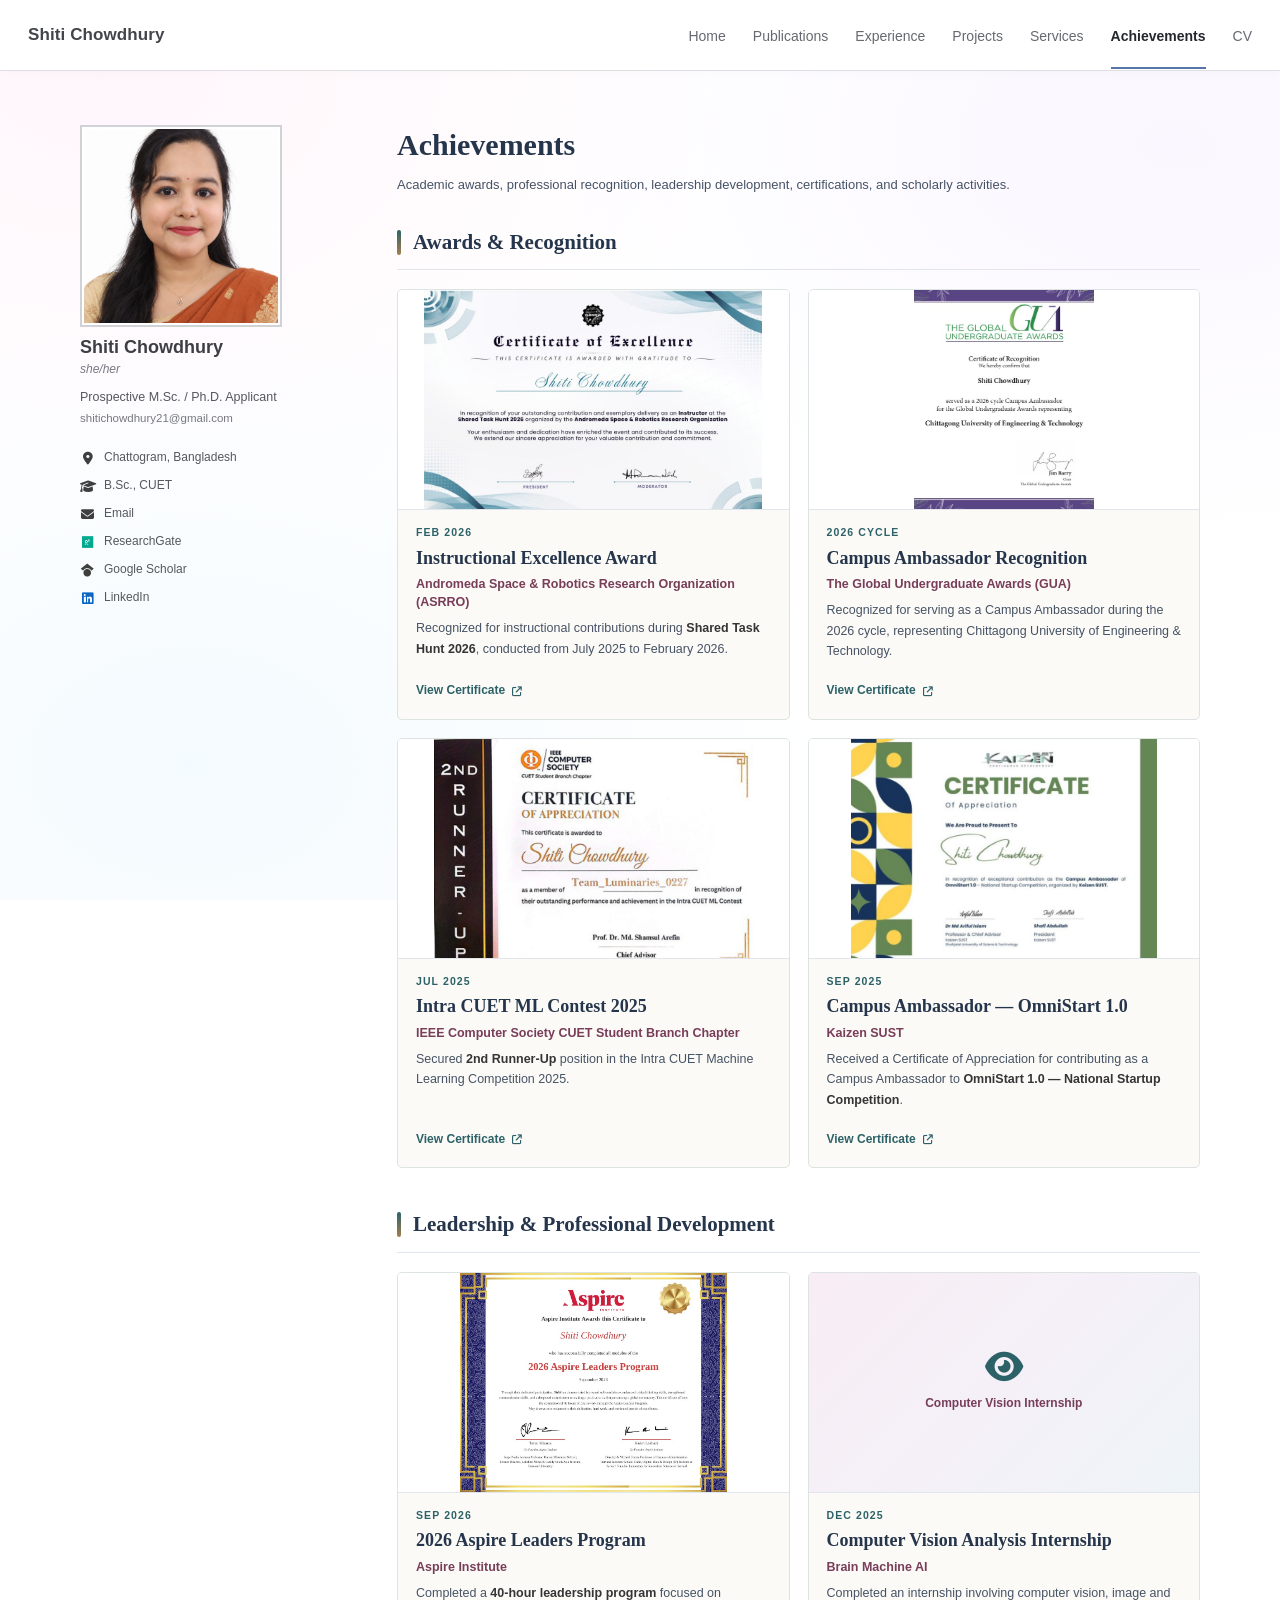
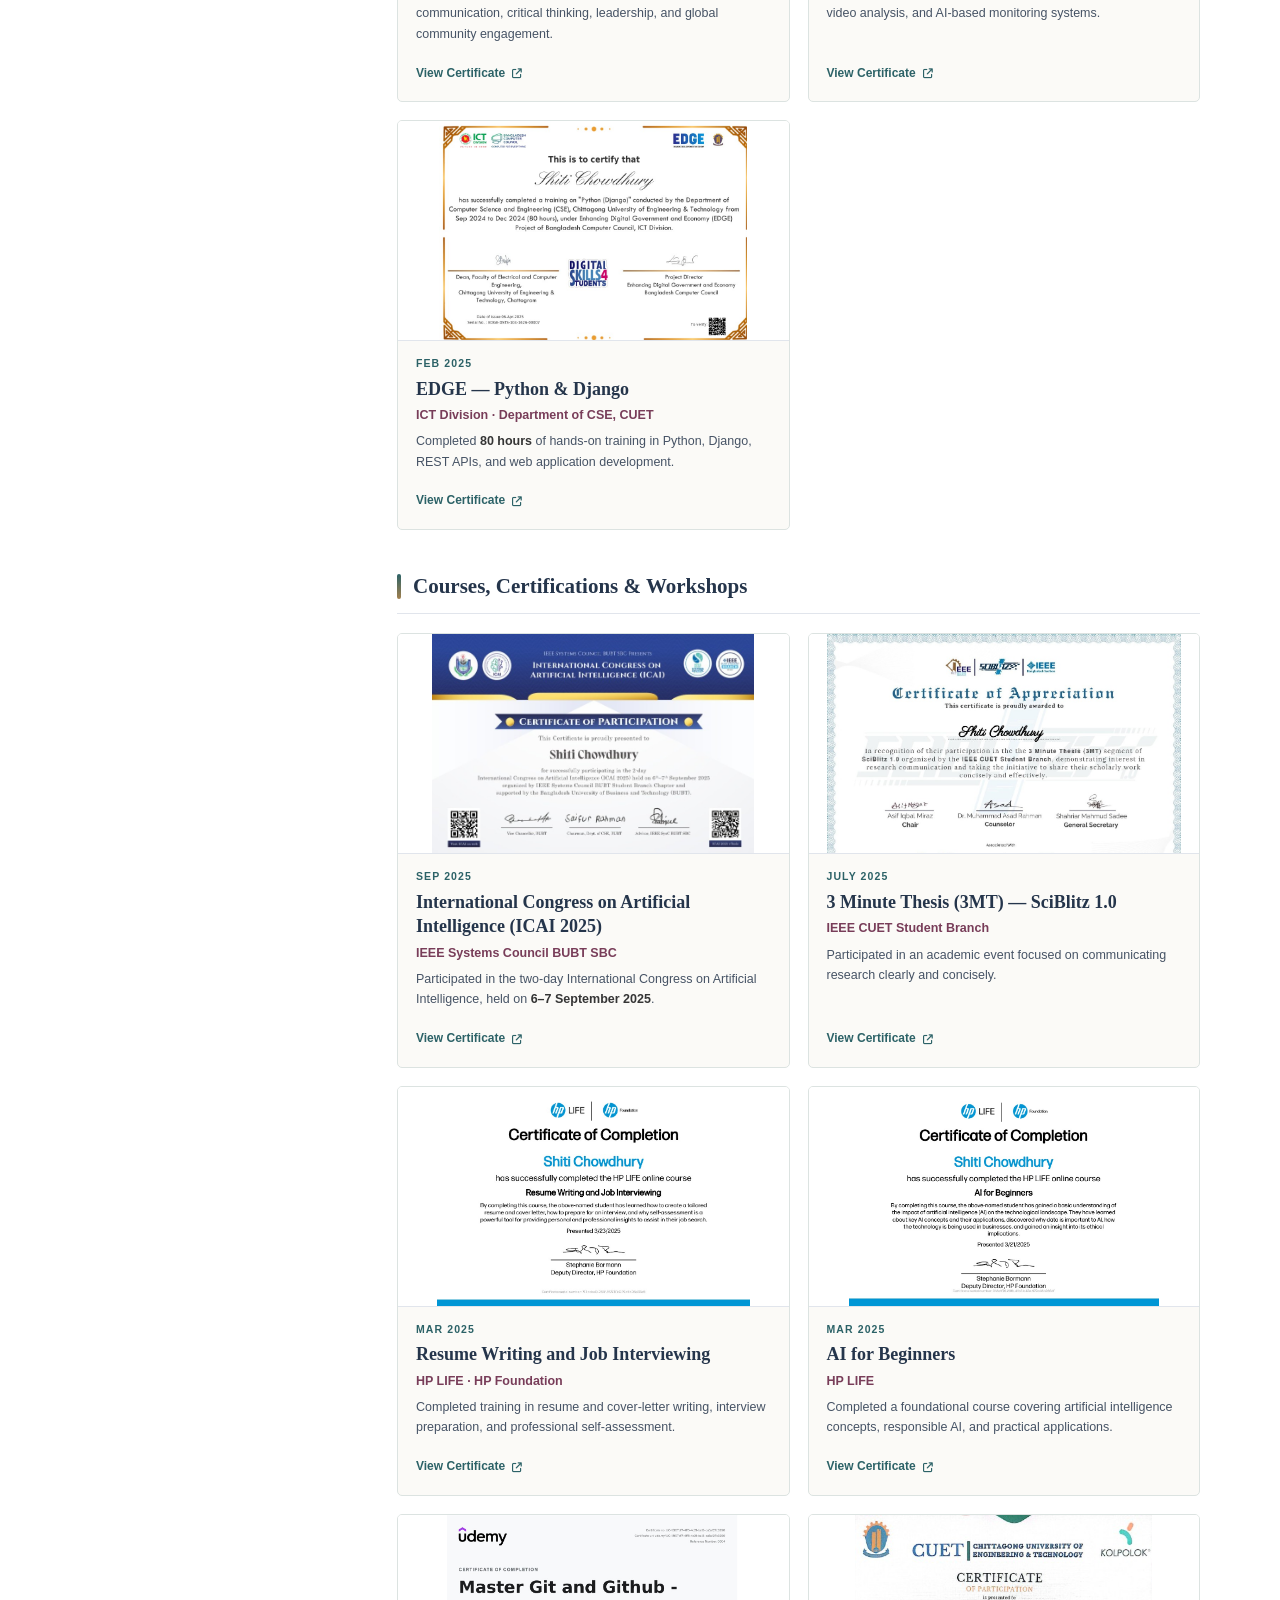
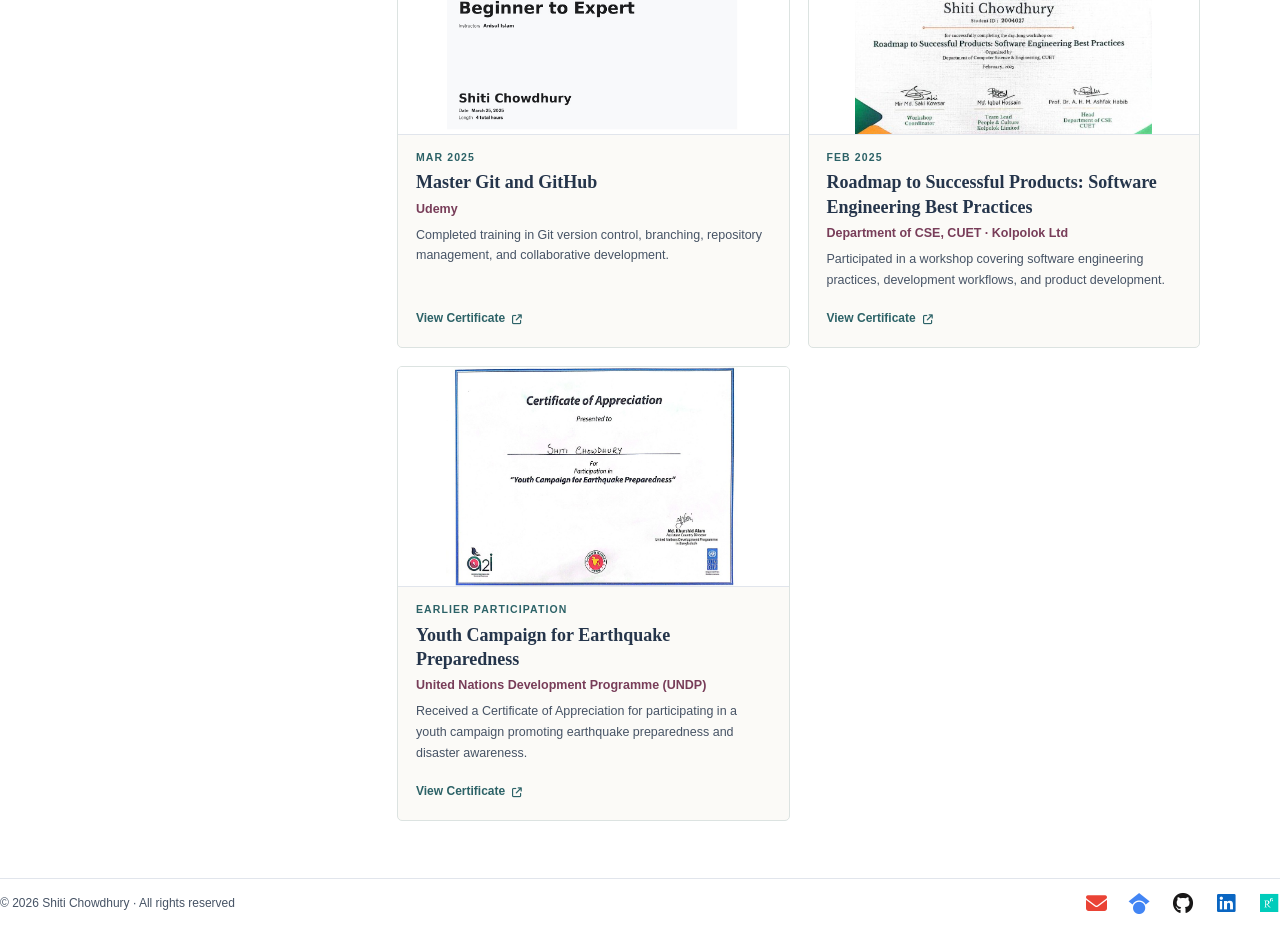
==== awards.html @ 05a2e176 "added" ====
<!doctype html>
<html lang="en">
  <head>
    <meta charset="UTF-8" />
    <meta name="viewport" content="width=device-width, initial-scale=1.0" />

    <title>Achievements | Shiti Chowdhury</title>

    <meta
      name="description"
      content="Awards, recognitions, professional development, certificates, and academic activities of Shiti Chowdhury."
    />

    <link rel="stylesheet" href="css/style.css" />
    <link
      rel="stylesheet"
      href="https://cdnjs.cloudflare.com/ajax/libs/font-awesome/6.5.2/css/all.min.css"
    />

    <style>
      /* ==========================================
   ACHIEVEMENTS PAGE
========================================== */

      .awards-body {
        --navy: #25354b;
        --teal: #2c6267;
        --burgundy: #783d59;
        --gold: #a2804e;
        --text: #465365;
        --muted: #738092;
        --border: #e1e5ec;
        --card: #fbfaf7;
      }

      .awards-body,
      .awards-body * {
        box-sizing: border-box;
      }

      .awards-body .page-container {
        overflow: visible !important;
      }

      .awards-body .main-content.awards-page {
        min-width: 0 !important;
        width: 100%;
      }

      /* ==========================================
   PAGE HEADING
========================================== */

      .awards-page .awards-page-title {
        margin: 0 0 8px !important;
        font-family: Georgia, "Times New Roman", serif;
        font-size: 30px !important;
        font-weight: 700;
        color: var(--navy) !important;
        line-height: 1.35;
      }

      .awards-page .awards-page-intro {
        margin: 0 0 32px !important;
        color: var(--text);
        font-size: 13px;
        line-height: 1.7;
      }

      /* ==========================================
   SECTION HEADINGS
========================================== */

      .awards-page .achievement-section {
        margin-bottom: 42px;
      }

      .awards-page .achievement-section-heading {
        display: flex;
        align-items: center;
        gap: 12px;
        margin: 0 0 19px !important;
        padding-bottom: 12px;
        border-bottom: 1px solid var(--border);
        color: var(--navy) !important;
        font-family: Georgia, "Times New Roman", serif;
        font-size: 21px !important;
        font-weight: 700;
        line-height: 1.4;
      }

      .awards-page .achievement-section-heading::before {
        content: "";
        width: 4px;
        height: 25px;
        flex: 0 0 4px;
        border-radius: 4px;
        background: linear-gradient(to bottom, var(--teal), var(--gold));
      }

      /* ==========================================
   TWO CARDS PER ROW
========================================== */

      .awards-page .achievement-grid {
        display: grid;
        grid-template-columns: repeat(2, minmax(0, 1fr));
        gap: 18px;
        align-items: stretch;
      }

      /* ==========================================
   CARD DESIGN
========================================== */

      .awards-page .achievement-card {
        display: flex;
        flex-direction: column;
        min-width: 0;
        height: 100%;
        overflow: hidden;

        background: var(--card);
        border: 1px solid #dce3e1;
        border-radius: 5px;

        transition:
          border-color 0.2s ease,
          box-shadow 0.2s ease;
      }

      .awards-page .achievement-card:hover {
        border-color: #b6c9c8;
        box-shadow: 0 5px 17px rgba(37, 53, 75, 0.06);
      }

      /* ==========================================
   CERTIFICATE IMAGES
========================================== */

      .awards-page .achievement-image-box {
        position: relative;
        width: 100%;
        height: 220px !important;
        margin: 0 !important;
        padding: 0 !important;
        overflow: hidden;
        background: #ffffff;
        border-bottom: 1px solid var(--border);
      }

      .awards-page .achievement-image {
        display: block;
        width: 100% !important;
        height: 100% !important;
        margin: 0 !important;
        padding: 0 !important;
        object-fit: contain !important;
        object-position: center !important;
      }

      .awards-page .achievement-fallback {
        display: none;
        position: absolute;
        inset: 0;
        flex-direction: column;
        align-items: center;
        justify-content: center;
        gap: 10px;
        padding: 20px;
        text-align: center;
        background: linear-gradient(135deg, #f8edf4, #f5f0f8, #eef4f8);
      }

      .awards-page .achievement-fallback i {
        font-size: 34px;
        color: var(--teal);
      }

      .awards-page .achievement-fallback span {
        font-size: 12px;
        font-weight: 700;
        color: var(--burgundy);
      }

      .awards-page .achievement-image-box.image-missing .achievement-image {
        display: none !important;
      }

      .awards-page .achievement-image-box.image-missing .achievement-fallback {
        display: flex;
      }

      /* ==========================================
   COMPACT CONTENT
========================================== */

      .awards-page .achievement-content {
        display: flex;
        flex-direction: column;
        flex: 1;
        padding: 15px 18px 17px !important;
      }

      .awards-page .achievement-date {
        display: block;
        margin: 0 0 6px !important;
        color: var(--teal);
        font-size: 10.5px;
        font-weight: 700;
        letter-spacing: 1.1px;
        text-transform: uppercase;
        line-height: 1.4;
      }

      .awards-page .achievement-title {
        margin: 0 0 5px !important;
        color: var(--navy) !important;
        font-family: Georgia, "Times New Roman", serif;
        font-size: 18px !important;
        font-weight: 700;
        line-height: 1.35 !important;
      }

      .awards-page .achievement-organization {
        margin: 0 0 7px !important;
        color: var(--burgundy) !important;
        font-size: 12.5px !important;
        font-weight: 700;
        line-height: 1.45 !important;
      }

      .awards-page .achievement-description {
        margin: 0 0 12px !important;
        color: var(--text) !important;
        font-size: 12.5px !important;
        line-height: 1.65 !important;
      }

      .awards-page .achievement-link-wrap {
        margin-top: auto;
        padding-top: 2px;
      }

      .awards-page .achievement-link {
        display: inline-flex;
        align-items: center;
        gap: 7px;
        color: var(--teal) !important;
        font-size: 12px;
        font-weight: 700;
        text-decoration: none !important;
      }

      .awards-page .achievement-link:hover {
        color: var(--burgundy) !important;
        text-decoration: underline !important;
      }

      .awards-page .achievement-link i {
        font-size: 10px;
      }

      /* ==========================================
   FIXED SIDEBAR
========================================== */

      @media (min-width: 901px) {
        .awards-body .page-container {
          overflow: visible !important;
          align-items: start !important;
        }

        .awards-body .profile-sidebar {
          position: fixed !important;
          top: 125px !important;
          left: max(80px, calc((100vw - 1604px) / 2)) !important;
          width: 252px !important;
          height: auto !important;
          max-height: calc(100vh - 140px) !important;
          overflow-x: hidden !important;
          overflow-y: auto !important;
          margin: 0 !important;
          z-index: 100 !important;
        }
      }

      /* ==========================================
   RESPONSIVE
========================================== */

      @media (max-width: 1100px) and (min-width: 901px) {
        .awards-page .achievement-grid {
          gap: 14px;
        }

        .awards-page .achievement-content {
          padding: 14px !important;
        }

        .awards-page .achievement-title {
          font-size: 17px !important;
        }
      }

      @media (max-width: 900px) {
        .awards-body .profile-sidebar {
          position: static !important;
          top: auto !important;
          left: auto !important;
          width: 100% !important;
          height: auto !important;
          max-height: none !important;
          overflow: visible !important;
        }
      }

      @media (max-width: 650px) {
        .awards-page .achievement-grid {
          grid-template-columns: 1fr;
          gap: 17px;
        }

        .awards-page .awards-page-title {
          font-size: 26px !important;
        }

        .awards-page .achievement-section-heading {
          font-size: 19px !important;
        }

        .awards-page .achievement-image-box {
          height: 205px !important;
        }
      }

      /* ==========================================
   FOOTER
========================================== */

      .awards-body .site-footer {
        width: 100%;
        margin-top: 15px !important;
        padding: 13px 0 !important;
        background: transparent !important;
        border: none !important;
        border-top: 1px solid var(--border) !important;
        border-radius: 0 !important;
        box-shadow: none !important;
      }

      .awards-body .footer-container {
        width: 100%;
        max-width: 1604px;
        margin: 0 auto;
        padding: 0 30px;
        display: flex;
        justify-content: space-between;
        align-items: center;
        gap: 20px;
      }

      .awards-body .footer-copyright {
        margin: 0 !important;
        font-size: 12px;
        color: var(--text);
      }

      .awards-body .footer-social-links {
        display: flex;
        align-items: center;
        gap: 20px;
      }

      .awards-body .footer-social {
        display: inline-flex;
        align-items: center;
        justify-content: center;
        font-size: 21px;
        text-decoration: none !important;
      }

      .awards-body .footer-email {
        color: #ea4335 !important;
      }
      .awards-body .footer-scholar {
        color: #4285f4 !important;
      }
      .awards-body .footer-github {
        color: #181717 !important;
      }
      .awards-body .footer-linkedin {
        color: #0a66c2 !important;
      }
      .awards-body .footer-researchgate {
        color: #00ccbb !important;
      }

      @media (max-width: 650px) {
        .awards-body .footer-container {
          flex-direction: column;
          gap: 12px;
          padding: 0 16px;
        }
      }
    </style>
  </head>

  <body class="awards-body">
    <!-- NAVBAR -->

    <header class="top-header">
      <nav class="navbar">
        <a href="index.html" class="site-name"> Shiti Chowdhury </a>

        <button
          class="menu-toggle"
          type="button"
          aria-label="Toggle navigation"
          aria-controls="nav-links"
          aria-expanded="false"
        >
          <i class="fa-solid fa-bars"></i>
        </button>

        <div class="nav-links" id="nav-links">
          <a href="index.html">Home</a>
          <a href="publications.html">Publications</a>
          <a href="experience.html">Experience</a>
          <a href="projects.html">Projects</a>
          <a href="services.html">Services</a>
          <a href="awards.html" class="active" aria-current="page"
            >Achievements</a
          >
          <a
            href="https://drive.google.com/file/d/1kw05QwyxLwFirVmzz2g6GJeNXBdNhBDl/view"
            target="_blank"
            rel="noopener noreferrer"
            >CV</a
          >
        </div>
      </nav>
    </header>

    <main class="page-container">
      <!-- LEFT SIDEBAR -->

      <aside class="profile-sidebar">
        <div class="profile-image-wrapper">
          <img
            src="assets/images/photo.jpg"
            alt="Shiti Chowdhury"
            class="profile-image"
          />
        </div>

        <h2 class="profile-name">Shiti Chowdhury</h2>
        <p class="pronouns">she/her</p>

        <p class="profile-role">Prospective M.Sc. / Ph.D. Applicant</p>

        <p class="profile-email">shitichowdhury21@gmail.com</p>

        <div class="profile-links">
          <div class="profile-link">
            <i class="fa-solid fa-location-dot icon-location"></i>
            <span>Chattogram, Bangladesh</span>
          </div>

          <div class="profile-link">
            <i class="fa-solid fa-graduation-cap icon-university"></i>
            <span>B.Sc., CUET</span>
          </div>

          <a class="profile-link" href="mailto:shitichowdhury21@gmail.com">
            <i class="fa-solid fa-envelope icon-email"></i>
            <span>Email</span>
          </a>

          <a
            class="profile-link"
            href="https://www.researchgate.net/profile/Shiti-Chowdhury"
            target="_blank"
            rel="noopener noreferrer"
          >
            <i class="fa-brands fa-researchgate icon-researchgate"></i>
            <span>ResearchGate</span>
          </a>

          <a
            class="profile-link"
            href="https://scholar.google.com/citations?user=ePL4eSoAAAAJ&amp;hl=en&amp;oi=ao"
            target="_blank"
            rel="noopener noreferrer"
          >
            <i class="fa-brands fa-google-scholar icon-scholar"></i>
            <span>Google Scholar</span>
          </a>

          <a
            class="profile-link"
            href="https://www.linkedin.com/in/shiti-chowdhury/"
            target="_blank"
            rel="noopener noreferrer"
          >
            <i class="fa-brands fa-linkedin icon-linkedin"></i>
            <span>LinkedIn</span>
          </a>
        </div>
      </aside>

      <!-- MAIN CONTENT -->

      <div class="main-content awards-page">
        <h1 class="awards-page-title">Achievements</h1>

        <p class="awards-page-intro">
          Academic awards, professional recognition, leadership development,
          certifications, and scholarly activities.
        </p>

        <!-- ======================================
     SECTION 1 — AWARDS & RECOGNITION
     NEWEST TO OLDEST
====================================== -->

        <section class="achievement-section">
          <h2 class="achievement-section-heading">Awards &amp; Recognition</h2>

          <div class="achievement-grid">
            <!-- INSTRUCTIONAL EXCELLENCE — 2026 -->

            <article class="achievement-card">
              <div class="achievement-image-box">
                <img
                  src="assets/images/assro_instructor.jpg"
                  alt="Instructional Excellence Certificate"
                  class="achievement-image"
                  onerror="this.parentElement.classList.add('image-missing')"
                />
                <div class="achievement-fallback">
                  <i class="fa-solid fa-award"></i>
                  <span>Instructional Excellence</span>
                </div>
              </div>

              <div class="achievement-content">
                <span class="achievement-date">FEB 2026</span>

                <h3 class="achievement-title">
                  Instructional Excellence Award
                </h3>

                <p class="achievement-organization">
                  Andromeda Space &amp; Robotics Research Organization (ASRRO)
                </p>

                <p class="achievement-description">
                  Recognized for instructional contributions during
                  <strong>Shared Task Hunt 2026</strong>, conducted from July
                  2025 to February 2026.
                </p>

                <div class="achievement-link-wrap">
                  <a
                    class="achievement-link"
                    href="assets/images/assro_instructor.jpg"
                    target="_blank"
                    rel="noopener noreferrer"
                  >
                    View Certificate
                    <i class="fa-solid fa-arrow-up-right-from-square"></i>
                  </a>
                </div>
              </div>
            </article>

            <!-- GUA — 2026 -->

            <article class="achievement-card">
              <div class="achievement-image-box">
                <img
                  src="assets/images/gua_certificate.jpg"
                  alt="Global Undergraduate Awards Certificate"
                  class="achievement-image"
                  onerror="this.parentElement.classList.add('image-missing')"
                />
                <div class="achievement-fallback">
                  <i class="fa-solid fa-globe"></i>
                  <span>Global Undergraduate Awards</span>
                </div>
              </div>

              <div class="achievement-content">
                <span class="achievement-date">2026 CYCLE</span>

                <h3 class="achievement-title">Campus Ambassador Recognition</h3>

                <p class="achievement-organization">
                  The Global Undergraduate Awards (GUA)
                </p>

                <p class="achievement-description">
                  Recognized for serving as a Campus Ambassador during the 2026
                  cycle, representing Chittagong University of Engineering &amp;
                  Technology.
                </p>

                <div class="achievement-link-wrap">
                  <a
                    class="achievement-link"
                    href="assets/images/gua_certificate.jpg"
                    target="_blank"
                    rel="noopener noreferrer"
                  >
                    View Certificate
                    <i class="fa-solid fa-arrow-up-right-from-square"></i>
                  </a>
                </div>
              </div>
            </article>

            <!-- OMNISTART — 2025 -->

            

            <!-- ML CONTEST — JUL 2025 -->

            <article class="achievement-card">
              <div class="achievement-image-box">
                <img
                  src="assets/images/ml_contest.jpg"
                  alt="Intra CUET ML Contest Certificate"
                  class="achievement-image"
                  onerror="this.parentElement.classList.add('image-missing')"
                />
                <div class="achievement-fallback">
                  <i class="fa-solid fa-trophy"></i>
                  <span>Machine Learning Competition</span>
                </div>
              </div>

              <div class="achievement-content">
                <span class="achievement-date">JUL 2025</span>

                <h3 class="achievement-title">Intra CUET ML Contest 2025</h3>

                <p class="achievement-organization">
                  IEEE Computer Society CUET Student Branch Chapter
                </p>

                <p class="achievement-description">
                  Secured <strong>2nd Runner-Up</strong> position in the Intra
                  CUET Machine Learning Competition 2025.
                </p>

                <div class="achievement-link-wrap">
                  <a
                    class="achievement-link"
                    href="assets/images/ml_contest.jpg"
                    target="_blank"
                    rel="noopener noreferrer"
                  >
                    View Certificate
                    <i class="fa-solid fa-arrow-up-right-from-square"></i>
                  </a>
                </div>
              </div>
            </article>

            <article class="achievement-card">
              <div class="achievement-image-box">
                <img
                  src="assets/images/sust_omnistart.jpg"
                  alt="OmniStart Campus Ambassador Certificate"
                  class="achievement-image"
                  onerror="this.parentElement.classList.add('image-missing')"
                />
                <div class="achievement-fallback">
                  <i class="fa-solid fa-star"></i>
                  <span>OmniStart 1.0</span>
                </div>
              </div>

              <div class="achievement-content">
                <span class="achievement-date"> SEP 2025</span>

                <h3 class="achievement-title">
                  Campus Ambassador — OmniStart 1.0
                </h3>

                <p class="achievement-organization">Kaizen SUST</p>

                <p class="achievement-description">
                  Received a Certificate of Appreciation for contributing as a
                  Campus Ambassador to
                  <strong>OmniStart 1.0 — National Startup Competition</strong>.
                </p>

                <div class="achievement-link-wrap">
                  <a
                    class="achievement-link"
                    href="assets/images/sust_omnistart.jpg"
                    target="_blank"
                    rel="noopener noreferrer"
                  >
                    View Certificate
                    <i class="fa-solid fa-arrow-up-right-from-square"></i>
                  </a>
                </div>
              </div>
            </article>

            
          </div>
        </section>

        

        <!-- ======================================
     SECTION 2 — LEADERSHIP & DEVELOPMENT
====================================== -->

        <section class="achievement-section">
          <h2 class="achievement-section-heading">
            Leadership &amp; Professional Development
          </h2>

          <div class="achievement-grid">
            <!-- ASPIRE — SEP 2026 -->

            <article class="achievement-card">
              <div class="achievement-image-box">
                <img
                  src="assets/images/aspire_certificate.jpg"
                  alt="Aspire Leaders Program Certificate"
                  class="achievement-image"
                  onerror="this.parentElement.classList.add('image-missing')"
                />
                <div class="achievement-fallback">
                  <i class="fa-solid fa-users"></i>
                  <span>Aspire Leaders Program</span>
                </div>
              </div>

              <div class="achievement-content">
                <span class="achievement-date">SEP 2026</span>

                <h3 class="achievement-title">2026 Aspire Leaders Program</h3>

                <p class="achievement-organization">Aspire Institute</p>

                <p class="achievement-description">
                  Completed a <strong>40-hour leadership program</strong>
                  focused on communication, critical thinking, leadership, and
                  global community engagement.
                </p>

                <div class="achievement-link-wrap">
                  <a
                    class="achievement-link"
                    href="https://engage.aspireleaders.org/share/certificate/did:rcw:512d82fd-e39b-47c5-9547-13d18236f39f"
                    target="_blank"
                    rel="noopener noreferrer"
                  >
                    View Certificate
                    <i class="fa-solid fa-arrow-up-right-from-square"></i>
                  </a>
                </div>
              </div>
            </article>

            <!-- CV INTERNSHIP — DEC 2025 -->

            <article class="achievement-card">
              <div class="achievement-image-box">
                <img
                  src="assets/images/cv_internship.jpg"
                  alt="Computer Vision Internship Certificate"
                  class="achievement-image"
                  onerror="this.parentElement.classList.add('image-missing')"
                />
                <div class="achievement-fallback">
                  <i class="fa-solid fa-eye"></i>
                  <span>Computer Vision Internship</span>
                </div>
              </div>

              <div class="achievement-content">
                <span class="achievement-date">DEC 2025</span>

                <h3 class="achievement-title">
                  Computer Vision Analysis Internship
                </h3>

                <p class="achievement-organization">Brain Machine AI</p>

                <p class="achievement-description">
                  Completed an internship involving computer vision, image and
                  video analysis, and AI-based monitoring systems.
                </p>

                <div class="achievement-link-wrap">
                  <a
                    class="achievement-link"
                    href="assets/images/cv_internship.jpg"
                    target="_blank"
                    rel="noopener noreferrer"
                  >
                    View Certificate
                    <i class="fa-solid fa-arrow-up-right-from-square"></i>
                  </a>
                </div>
              </div>
            </article>

            <!-- EDGE — FEB 2025 -->

            <article class="achievement-card">
              <div class="achievement-image-box">
                <img
                  src="assets/images/edge_django.jpg"
                  alt="EDGE Python Django Certificate"
                  class="achievement-image"
                  onerror="this.parentElement.classList.add('image-missing')"
                />
                <div class="achievement-fallback">
                  <i class="fa-brands fa-python"></i>
                  <span>Python &amp; Django Training</span>
                </div>
              </div>

              <div class="achievement-content">
                <span class="achievement-date">FEB 2025</span>

                <h3 class="achievement-title">EDGE — Python &amp; Django</h3>

                <p class="achievement-organization">
                  ICT Division · Department of CSE, CUET
                </p>

                <p class="achievement-description">
                  Completed <strong>80 hours</strong> of hands-on training in
                  Python, Django, REST APIs, and web application development.
                </p>

                <div class="achievement-link-wrap">
                  <a
                    class="achievement-link"
                    href="https://training.edge.gov.bd/storage/certificate/student-training/certificate_67f21a74bda698.59027501.pdf"
                    target="_blank"
                    rel="noopener noreferrer"
                  >
                    View Certificate
                    <i class="fa-solid fa-arrow-up-right-from-square"></i>
                  </a>
                </div>
              </div>
            </article>
          </div>
        </section>

        <!-- ======================================
     SECTION 3 — COURSES & WORKSHOPS
     NEWEST TO OLDEST
====================================== -->

        <section class="achievement-section">
          <h2 class="achievement-section-heading">
            Courses, Certifications &amp; Workshops
          </h2>

          <div class="achievement-grid">
            <!-- ICAI — SEP 2025 -->

            <article class="achievement-card">
              <div class="achievement-image-box">
                <img
                  src="assets/images/icai.jpg"
                  alt="ICAI 2025 Certificate"
                  class="achievement-image"
                  onerror="this.parentElement.classList.add('image-missing')"
                />
                <div class="achievement-fallback">
                  <i class="fa-solid fa-brain"></i>
                  <span>ICAI 2025</span>
                </div>
              </div>

              <div class="achievement-content">
                <span class="achievement-date">SEP 2025</span>

                <h3 class="achievement-title">
                  International Congress on Artificial Intelligence (ICAI 2025)
                </h3>

                <p class="achievement-organization">
                  IEEE Systems Council BUBT SBC
                </p>

                <p class="achievement-description">
                  Participated in the two-day International Congress on
                  Artificial Intelligence, held on
                  <strong>6–7 September 2025</strong>.
                </p>

                <div class="achievement-link-wrap">
                  <a
                    class="achievement-link"
                    href="assets/images/icai.jpg"
                    target="_blank"
                    rel="noopener noreferrer"
                  >
                    View Certificate
                    <i class="fa-solid fa-arrow-up-right-from-square"></i>
                  </a>
                </div>
              </div>
            </article>

             <!-- 3MT — 2025 -->

            <article class="achievement-card">
              <div class="achievement-image-box">
                <img
                  src="assets/images/3mt_ieee.jpg"
                  alt="Three Minute Thesis Certificate"
                  class="achievement-image"
                  onerror="this.parentElement.classList.add('image-missing')"
                />
                <div class="achievement-fallback">
                  <i class="fa-solid fa-microphone"></i>
                  <span>Three Minute Thesis</span>
                </div>
              </div>

              <div class="achievement-content">
                <span class="achievement-date">JULY 2025</span>

                <h3 class="achievement-title">
                  3 Minute Thesis (3MT) — SciBlitz 1.0
                </h3>

                <p class="achievement-organization">IEEE CUET Student Branch</p>

                <p class="achievement-description">
                  Participated in an academic event focused on communicating
                  research clearly and concisely.
                </p>

                <div class="achievement-link-wrap">
                  <a
                    class="achievement-link"
                    href="assets/images/3mt_ieee.jpg"
                    target="_blank"
                    rel="noopener noreferrer"
                  >
                    View Certificate
                    <i class="fa-solid fa-arrow-up-right-from-square"></i>
                  </a>
                </div>
              </div>
            </article>

            <!-- HP RESUME — MAR 2025 -->

            <article class="achievement-card">
              <div class="achievement-image-box">
                <img
                  src="assets/images/hp_resume.jpg"
                  alt="HP LIFE Resume Writing Certificate"
                  class="achievement-image"
                  onerror="this.parentElement.classList.add('image-missing')"
                />
                <div class="achievement-fallback">
                  <i class="fa-solid fa-file-lines"></i>
                  <span>HP LIFE Certificate</span>
                </div>
              </div>

              <div class="achievement-content">
                <span class="achievement-date">MAR 2025</span>

                <h3 class="achievement-title">
                  Resume Writing and Job Interviewing
                </h3>

                <p class="achievement-organization">HP LIFE · HP Foundation</p>

                <p class="achievement-description">
                  Completed training in resume and cover-letter writing,
                  interview preparation, and professional self-assessment.
                </p>

                <div class="achievement-link-wrap">
                  <a
                    class="achievement-link"
                    href="assets/images/hp_resume.jpg"
                    target="_blank"
                    rel="noopener noreferrer"
                  >
                    View Certificate
                    <i class="fa-solid fa-arrow-up-right-from-square"></i>
                  </a>
                </div>
              </div>
            </article>

            

            <!-- HP AI — DATE NOT CONFIRMED -->

            <article class="achievement-card">
              <div class="achievement-image-box">
                <img
                  src="assets/images/hp_ai.jpg"
                  alt="AI for Beginners Certificate"
                  class="achievement-image"
                  onerror="this.parentElement.classList.add('image-missing')"
                />
                <div class="achievement-fallback">
                  <i class="fa-solid fa-robot"></i>
                  <span>AI for Beginners</span>
                </div>
              </div>

              <div class="achievement-content">
                <span class="achievement-date">MAR 2025</span>

                <h3 class="achievement-title">AI for Beginners</h3>

                <p class="achievement-organization">HP LIFE</p>

                <p class="achievement-description">
                  Completed a foundational course covering artificial
                  intelligence concepts, responsible AI, and practical
                  applications.
                </p>

                <div class="achievement-link-wrap">
                  <a
                    class="achievement-link"
                    href="assets/images/hp_ai.jpg"
                    target="_blank"
                    rel="noopener noreferrer"
                  >
                    View Certificate
                    <i class="fa-solid fa-arrow-up-right-from-square"></i>
                  </a>
                </div>
              </div>
            </article>

            <!-- GIT & GITHUB — MAR 2025 -->

            <article class="achievement-card">
              <div class="achievement-image-box">
                <img
                  src="assets/images/udemy_git.jpg"
                  alt="Git and GitHub Certificate"
                  class="achievement-image"
                  onerror="this.parentElement.classList.add('image-missing')"
                />
                <div class="achievement-fallback">
                  <i class="fa-brands fa-github"></i>
                  <span>Git &amp; GitHub</span>
                </div>
              </div>

              <div class="achievement-content">
                <span class="achievement-date">MAR 2025</span>

                <h3 class="achievement-title">Master Git and GitHub</h3>

                <p class="achievement-organization">Udemy</p>

                <p class="achievement-description">
                  Completed training in Git version control, branching,
                  repository management, and collaborative development.
                </p>

                <div class="achievement-link-wrap">
                  <a
                    class="achievement-link"
                    href="https://www.udemy.com/certificate/UC-13f07df7-4ff5-4c21-ba13-ca5a127c3290/"
                    target="_blank"
                    rel="noopener noreferrer"
                  >
                    View Certificate
                    <i class="fa-solid fa-arrow-up-right-from-square"></i>
                  </a>
                </div>
              </div>
            </article>

            <!-- SOFTWARE WORKSHOP — FEB 2025 -->

            <article class="achievement-card">
              <div class="achievement-image-box">
                <img
                  src="assets/images/software_workshop.jpg"
                  alt="Software Engineering Workshop Certificate"
                  class="achievement-image"
                  onerror="this.parentElement.classList.add('image-missing')"
                />
                <div class="achievement-fallback">
                  <i class="fa-solid fa-laptop-code"></i>
                  <span>Software Engineering Workshop</span>
                </div>
              </div>

              <div class="achievement-content">
                <span class="achievement-date">FEB 2025</span>

                <h3 class="achievement-title">
                  Roadmap to Successful Products: Software Engineering Best
                  Practices
                </h3>

                <p class="achievement-organization">
                  Department of CSE, CUET · Kolpolok Ltd
                </p>

                <p class="achievement-description">
                  Participated in a workshop covering software engineering
                  practices, development workflows, and product development.
                </p>

                <div class="achievement-link-wrap">
                  <a
                    class="achievement-link"
                    href="assets/images/software_workshop.jpg"
                    target="_blank"
                    rel="noopener noreferrer"
                  >
                    View Certificate
                    <i class="fa-solid fa-arrow-up-right-from-square"></i>
                  </a>
                </div>
              </div>
            </article>

           

            <!-- UNDP — OLDEST, LAST -->

            <article class="achievement-card">
              <div class="achievement-image-box">
                <img
                  src="assets/images/undp_youth.jpg"
                  alt="Youth Campaign for Earthquake Preparedness Certificate"
                  class="achievement-image"
                  onerror="this.parentElement.classList.add('image-missing')"
                />
                <div class="achievement-fallback">
                  <i class="fa-solid fa-earth-asia"></i>
                  <span>Earthquake Preparedness</span>
                </div>
              </div>

              <div class="achievement-content">
                <span class="achievement-date">EARLIER PARTICIPATION</span>

                <h3 class="achievement-title">
                  Youth Campaign for Earthquake Preparedness
                </h3>

                <p class="achievement-organization">
                  United Nations Development Programme (UNDP)
                </p>

                <p class="achievement-description">
                  Received a Certificate of Appreciation for participating in a
                  youth campaign promoting earthquake preparedness and disaster
                  awareness.
                </p>

                <div class="achievement-link-wrap">
                  <a
                    class="achievement-link"
                    href="assets/images/undp_youth.jpg"
                    target="_blank"
                    rel="noopener noreferrer"
                  >
                    View Certificate
                    <i class="fa-solid fa-arrow-up-right-from-square"></i>
                  </a>
                </div>
              </div>
            </article>
          </div>
        </section>
      </div>
    </main>

    <!-- FOOTER -->

    <footer class="site-footer">
      <div class="footer-container">
        <p class="footer-copyright">
          &copy; 2026 Shiti Chowdhury · All rights reserved
        </p>

        <div class="footer-social-links">
          <a
            href="mailto:shitichowdhury21@gmail.com"
            class="footer-social footer-email"
            aria-label="Email"
          >
            <i class="fa-solid fa-envelope"></i>
          </a>

          <a
            href="https://scholar.google.com/citations?user=ePL4eSoAAAAJ&amp;hl=en&amp;oi=ao"
            class="footer-social footer-scholar"
            target="_blank"
            rel="noopener noreferrer"
            aria-label="Google Scholar"
          >
            <i class="fa-brands fa-google-scholar"></i>
          </a>

          <a
            href="https://github.com/SHITICHY21"
            class="footer-social footer-github"
            target="_blank"
            rel="noopener noreferrer"
            aria-label="GitHub"
          >
            <i class="fa-brands fa-github"></i>
          </a>

          <a
            href="https://www.linkedin.com/in/shiti-chowdhury/"
            class="footer-social footer-linkedin"
            target="_blank"
            rel="noopener noreferrer"
            aria-label="LinkedIn"
          >
            <i class="fa-brands fa-linkedin"></i>
          </a>

          <a
            href="https://www.researchgate.net/profile/Shiti-Chowdhury"
            class="footer-social footer-researchgate"
            target="_blank"
            rel="noopener noreferrer"
            aria-label="ResearchGate"
          >
            <i class="fa-brands fa-researchgate"></i>
          </a>
        </div>
      </div>
    </footer>

    <script src="js/script.js"></script>
  </body>
</html>
---- css/style.css ----
/* =========================================================
   SHITI CHOWDHURY - ACADEMIC PORTFOLIO
   Main Stylesheet
========================================================= */


/* =========================
   BASIC RESET
========================= */

* {
    margin: 0;
    padding: 0;
    box-sizing: border-box;
}

html {
    scroll-behavior: smooth;
}

body {
    background: #ffffff;
    color: #3d3d3d;
    font-family: Arial, Helvetica, sans-serif;
    font-size: 16px;
    line-height: 1.55;
}

a {
    color: #0066ff;
    text-decoration: underline;
}

a:hover {
    color: #004bbd;
}


/* =========================
   TOP NAVIGATION
========================= */

.top-header {
    width: 100%;
    background: #ffffff;
    border-bottom: 1px solid #d6d6d6;
}

.navbar {
    max-width: 1320px;
    min-height: 76px;
    margin: 0 auto;
    padding: 0 30px;

    display: flex;
    align-items: center;
    justify-content: space-between;
}

.site-name {
    color: #6b6b6b;
    font-size: 18px;
    font-weight: 700;
    text-decoration: none;
    white-space: nowrap;
}

.site-name:hover {
    color: #333333;
}

.nav-links {
    display: flex;
    align-items: center;
    gap: 38px;
}

.nav-links a {
    color: #6d6d6d;
    font-size: 17px;
    font-weight: 400;
    text-decoration: none;
    transition: color 0.2s ease;
}

.nav-links a:hover,
.nav-links a.active {
    color: #222222;
}


/* =========================
   MAIN PAGE LAYOUT
========================= */

.page-container {
    width: 100%;
    max-width: 1320px;
    margin: 0 auto;
    padding: 38px 30px 70px;

    display: grid;
    grid-template-columns: 270px minmax(0, 1fr);
    column-gap: 60px;
    align-items: start;
}


/* =========================
   PROFILE SIDEBAR
========================= */

.profile-sidebar {
    width: 100%;
}

.profile-image-wrapper {
    width: 220px;
    padding: 6px;
    border: 1px solid #cfcfcf;
    background: #ffffff;
    margin-bottom: 8px;
}

.profile-image {
    width: 100%;
    height: 210px;
    display: block;
    object-fit: cover;
    object-position: center;
}

.profile-name {
    color: #363636;
    font-size: 18px;
    line-height: 1.3;
    margin-top: 8px;
    margin-bottom: 12px;
}

.pronouns {
    font-size: 14px;
    color: #444444;
    margin-bottom: 15px;
}

.profile-role {
    max-width: 225px;
    font-size: 14px;
    line-height: 1.45;
    color: #404040;
    margin-bottom: 2px;
}

.profile-email {
    max-width: 240px;
    font-size: 13px;
    line-height: 1.45;
    color: #404040;
    overflow-wrap: anywhere;
    margin-bottom: 24px;
}


/* =========================
   SIDEBAR LINKS
========================= */

.profile-links {
    display: flex;
    flex-direction: column;
    gap: 11px;
}

.profile-link {
    width: fit-content;
    max-width: 100%;

    display: flex;
    align-items: center;
    gap: 11px;

    color: #444444;
    font-size: 14px;
    line-height: 1.35;
    text-decoration: none;
}

.profile-link i {
    width: 15px;
    min-width: 15px;
    text-align: center;
    color: #3e3e3e;
    font-size: 14px;
}

.profile-link .fa-linkedin {
    color: #0a66c2;
}

.profile-link .fa-researchgate {
    color: #00a98f;
}

.profile-link .fa-kaggle {
    color: #20beff;
}

.profile-link:hover {
    color: #0066ff;
}


/* =========================
   MAIN CONTENT
========================= */

.main-content {
    min-width: 0;
    max-width: 970px;
}

.main-content h1 {
    color: #333333;
    font-size: 30px;
    line-height: 1.25;
    font-weight: 700;
    margin-bottom: 10px;
}

.main-content h2 {
    color: #363636;
    font-size: 21px;
    line-height: 1.3;
    font-weight: 700;
    margin-bottom: 15px;
}

.main-content p {
    color: #414141;
    font-size: 17px;
    line-height: 1.65;
    margin-bottom: 23px;
}

.main-content strong {
    color: #353535;
    font-weight: 700;
}

.main-content a {
    color: #0066ff;
    font-weight: 500;
}

.main-content a:hover {
    color: #004bbd;
}


/* =========================
   RESEARCH INTERESTS
========================= */

.section-intro {
    margin-bottom: 12px !important;
}

.research-list {
    margin: 5px 0 22px 50px;
}

.research-list li {
    color: #414141;
    font-size: 17px;
    line-height: 1.6;
    padding-left: 2px;
    margin-bottom: 5px;
}


/* =========================
   DIVIDER
========================= */

.main-content hr {
    height: 1px;
    border: 0;
    background: #cccccc;
    margin: 25px 0 20px;
}


/* =========================
   NEWS
========================= */

.news-section {
    width: 100%;
}

.news-section h2 {
    margin-bottom: 12px;
}

.news-list {
    margin-left: 28px;
    padding-left: 15px;
}

.news-list > li {
    color: #414141;
    font-size: 16px;
    line-height: 1.6;
    margin-bottom: 11px;
    padding-left: 5px;
}


/* =========================
   CONTACT
========================= */

.contact-section {
    padding-bottom: 15px;
}

.contact-section h2 {
    margin-bottom: 12px;
}

.contact-section p {
    font-size: 15px;
    margin-bottom: 5px;
}


/* =========================
   RESPONSIVE - TABLET
========================= */

@media (max-width: 1050px) {

    .navbar {
        padding-left: 24px;
        padding-right: 24px;
    }

    .nav-links {
        gap: 22px;
    }

    .nav-links a {
        font-size: 15px;
    }

    .page-container {
        grid-template-columns: 220px minmax(0, 1fr);
        column-gap: 38px;
        padding-left: 24px;
        padding-right: 24px;
    }

    .profile-image-wrapper {
        width: 200px;
    }

    .profile-image {
        height: 195px;
    }

}


/* =========================
   RESPONSIVE - MOBILE
========================= */

@media (max-width: 800px) {

    .navbar {
        min-height: auto;
        padding: 18px 20px;

        flex-direction: column;
        align-items: flex-start;
        gap: 15px;
    }

    .nav-links {
        width: 100%;
        gap: 12px 22px;
        flex-wrap: wrap;
    }

    .nav-links a {
        font-size: 14px;
    }

    .page-container {
        display: block;
        padding: 28px 20px 50px;
    }

    .profile-sidebar {
        padding-bottom: 30px;
        margin-bottom: 30px;
        border-bottom: 1px solid #d5d5d5;
    }

    .profile-image-wrapper {
        width: 200px;
    }

    .profile-image {
        height: 190px;
    }

    .profile-role,
    .profile-email {
        max-width: 100%;
    }

    .main-content {
        max-width: 100%;
    }

    .main-content h1 {
        font-size: 27px;
    }

    .main-content h2 {
        font-size: 20px;
    }

    .main-content p,
    .research-list li {
        font-size: 16px;
    }

    .research-list {
        margin-left: 28px;
    }

}


/* =========================
   VERY SMALL MOBILE
========================= */

@media (max-width: 480px) {

    .site-name {
        font-size: 17px;
    }

    .nav-links {
        gap: 10px 17px;
    }

    .nav-links a {
        font-size: 13px;
    }

    .page-container {
        padding-left: 17px;
        padding-right: 17px;
    }

    /* .profile-image-wrapper {
        width: 170px;
    } */

    .profile-image {
        height: 170px;
    }

    .main-content h1 {
        font-size: 25px;
    }

}

/* =========================================================
   PUBLICATIONS PAGE
========================================================= */

.publications-page h1 {
    margin-bottom: 8px;
}

.publications-page > p {
    font-size: 15px;
    margin-bottom: 16px;
}

.publications-page .last-updated {
    margin-top: 15px;
    margin-bottom: 32px;
    color: #555555;
}


/* Publication Section Heading */

.publication-section-title {
    font-size: 20px !important;
    padding-bottom: 13px;
    margin-bottom: 0 !important;
    border-bottom: 1px solid #c8c8c8;
}


/* Individual Publication */

.publication-item {
    padding: 25px 0 23px;
    border-bottom: 1px solid #cccccc;
}

.publication-item h3 {
    color: #333333;
    font-size: 16px;
    line-height: 1.45;
    font-weight: 700;
    margin-bottom: 12px;
}

.publication-authors {
    font-size: 15px !important;
    line-height: 1.55 !important;
    margin-bottom: 10px !important;
}

.publication-venue {
    color: #555555 !important;
    font-size: 14px !important;
    line-height: 1.55 !important;
    font-style: italic;
    margin-bottom: 10px !important;
}

.publication-links {
    display: flex;
    align-items: center;
    flex-wrap: wrap;
    gap: 8px;

    font-size: 14px;
}

.publication-links a {
    font-weight: 500;
}


/* Mobile */

@media (max-width: 800px) {

    .publication-item {
        padding: 21px 0;
    }

    .publication-item h3 {
        font-size: 15px;
    }

    .publication-authors {
        font-size: 14px !important;
    }

    .publication-venue {
        font-size: 13px !important;
    }

}

/* =========================================================
   EXPERIENCE PAGE
========================================================= */

.experience-page h1 {
    margin-bottom: 20px;
}


/* Main Experience Item */

.experience-item {
    margin-bottom: 30px;
}

.experience-item h3 {
    color: #363636;
    font-size: 16px;
    line-height: 1.45;
    font-weight: 700;
    margin-bottom: 7px;
}


/* Company / Date / Location */

.experience-meta {
    margin: 0 0 10px 28px;
}

.experience-meta p {
    color: #484848;
    font-size: 15px;
    line-height: 1.5;
    margin-bottom: 3px;
}


/* Experience Details */

.experience-item > ul {
    margin: 8px 0 0 65px;
    padding-left: 18px;
}

.experience-item > ul > li {
    color: #444444;
    font-size: 15px;
    line-height: 1.55;
    margin-bottom: 7px;
    padding-left: 3px;
}


/* Research Experience */

.research-experience {
    margin-top: 35px;
}

.research-experience > h2 {
    font-size: 21px;
    padding-bottom: 12px;
    margin-bottom: 22px;
    border-bottom: 1px solid #c9c9c9;
}

.thesis-experience {
    margin-bottom: 10px;
}


/* =========================
   EXPERIENCE MOBILE
========================= */

@media (max-width: 800px) {

    .experience-page h1 {
        margin-bottom: 18px;
    }

    .experience-item {
        margin-bottom: 27px;
    }

    .experience-meta {
        margin-left: 15px;
    }

    .experience-item > ul {
        margin-left: 25px;
    }

    .experience-item h3 {
        font-size: 15px;
    }

    .experience-meta p,
    .experience-item > ul > li {
        font-size: 14px;
    }

}

/* =========================================================
   PROJECTS PAGE
========================================================= */

.projects-page h1 {
    margin-bottom: 8px;
}

.projects-intro {
    max-width: 800px;
    font-size: 15px !important;
    margin-bottom: 28px !important;
}


/* =========================
   PROJECT GRID
========================= */

.projects-grid {
    display: grid;
    grid-template-columns: repeat(2, minmax(0, 1fr));
    gap: 28px;
}


/* =========================
   PROJECT CARD
========================= */

.project-card {
    background: #ffffff;
    border: 1px solid #d9d9d9;
    border-radius: 4px;
    overflow: hidden;

    display: flex;
    flex-direction: column;

    transition:
        transform 0.2s ease,
        box-shadow 0.2s ease;
}

.project-card:hover {
    transform: translateY(-3px);
    box-shadow: 0 7px 20px rgba(0, 0, 0, 0.08);
}


/* =========================
   PROJECT IMAGE
========================= */

.project-image {
    width: 100%;
    height: 205px;
    overflow: hidden;
    background: #f3f3f3;
    border-bottom: 1px solid #dddddd;
}

.project-image img {
    width: 100%;
    height: 100%;
    display: block;
    object-fit: cover;

    transition: transform 0.3s ease;
}

.project-card:hover .project-image img {
    transform: scale(1.025);
}


/* =========================
   PROJECT CONTENT
========================= */

.project-content {
    padding: 20px 21px 22px;

    display: flex;
    flex-direction: column;
    flex-grow: 1;
}

.project-date {
    color: #777777 !important;
    font-size: 12px !important;
    margin-bottom: 7px !important;
}

.project-content h2 {
    color: #333333;
    font-size: 18px;
    line-height: 1.35;
    margin-bottom: 12px;
}

.project-content > p:not(.project-date) {
    color: #555555;
    font-size: 14px;
    line-height: 1.6;
    margin-bottom: 16px;
}


/* =========================
   TECHNOLOGY TAGS
========================= */

.project-tech {
    display: flex;
    flex-wrap: wrap;
    gap: 7px;

    margin-top: auto;
    margin-bottom: 18px;
}

.project-tech span {
    display: inline-block;

    background: #f3f5f7;
    border: 1px solid #dddddd;
    border-radius: 3px;

    padding: 4px 8px;

    color: #555555;
    font-size: 11px;
    line-height: 1.3;
}


/* =========================
   PROJECT BUTTON
========================= */

.project-button {
    width: fit-content;

    display: inline-flex;
    align-items: center;
    gap: 7px;

    color: #0066cc !important;
    font-size: 13px;
    font-weight: 500 !important;
    text-decoration: none;

    border-bottom: 1px solid transparent;

    transition: border-color 0.2s ease;
}

.project-button:hover {
    border-bottom-color: #0066cc;
}

.project-button i {
    font-size: 11px;
}


/* =========================
   TABLET
========================= */

@media (max-width: 1050px) {

    .projects-grid {
        grid-template-columns: 1fr;
    }

    .project-image {
        height: 250px;
    }

}


/* =========================
   MOBILE
========================= */

@media (max-width: 800px) {

    .projects-grid {
        grid-template-columns: 1fr;
        gap: 22px;
    }

    .project-image {
        height: 220px;
    }

    .project-content {
        padding: 18px;
    }

    .project-content h2 {
        font-size: 17px;
    }

}


/* =========================
   SMALL MOBILE
========================= */

@media (max-width: 480px) {

    .project-image {
        height: 180px;
    }

}

/* =========================================================
   SERVICES PAGE
========================================================= */

.services-page h1 {
    margin-bottom: 8px;
}

.services-intro {
    color: #555555 !important;
    font-size: 15px !important;
    margin-bottom: 30px !important;
}


/* =========================
   SERVICE SECTION
========================= */

.service-section {
    margin-bottom: 42px;
}

.service-section > h2 {
    color: #333333;
    font-size: 20px;
    font-weight: 700;

    padding-bottom: 12px;
    margin-bottom: 22px;

    border-bottom: 1px solid #c9c9c9;
}


/* =========================
   REVIEWER BLOCK
========================= */

.reviewer-block {
    padding-left: 3px;
}

.reviewer-block h3 {
    color: #333333;
    font-size: 16px;
    margin-bottom: 9px;
}

.reviewer-block h3 i {
    margin-right: 7px;
    color: #555555;
}

.reviewer-block > p {
    color: #555555;
    font-size: 15px;
    margin-bottom: 14px;
}


/* Reviewer List */

.service-list {
    margin-left: 35px;
}

.service-list li {
    color: #444444;
    font-size: 15px;
    line-height: 1.55;
    margin-bottom: 12px;
}

.service-list li strong {
    display: block;
}

.service-list li span {
    display: block;
    color: #666666;
    font-size: 14px;
    margin-top: 2px;
}


/* =========================
   RESEARCH INSTRUCTOR
========================= */

.instructor-section {
    margin-top: 35px;
}

.instructor-item {
    padding: 0 0 24px;
    margin-bottom: 24px;

    border-bottom: 1px solid #d2d2d2;
}

.instructor-item:last-child {
    margin-bottom: 0;
}

.instructor-item h3 {
    color: #333333;
    font-size: 16px;
    line-height: 1.5;
    margin-bottom: 9px;
}

.instructor-role {
    color: #444444 !important;
    font-size: 14px !important;
    margin-bottom: 5px !important;
}

.instructor-venue {
    color: #666666 !important;
    font-size: 14px !important;
    line-height: 1.55 !important;
    font-style: italic;

    max-width: 850px;
    margin-bottom: 9px !important;
}

.instructor-item > a {
    display: inline-flex;
    align-items: center;
    gap: 6px;

    color: #0066cc;
    font-size: 13px;
    text-decoration: none;
}

.instructor-item > a:hover {
    text-decoration: underline;
}

.instructor-item > a i {
    font-size: 10px;
}


/* =========================
   MOBILE
========================= */

@media (max-width: 800px) {

    .service-section {
        margin-bottom: 35px;
    }

    .service-section > h2 {
        font-size: 19px;
    }

    .service-list {
        margin-left: 25px;
    }

    .reviewer-block h3,
    .instructor-item h3 {
        font-size: 15px;
    }

    .reviewer-block > p,
    .service-list li {
        font-size: 14px;
    }

    .instructor-role,
    .instructor-venue {
        font-size: 13px !important;
    }

}

/* =========================================================
   AWARDS & HONORS PAGE
========================================================= */

.awards-page h1 {
    margin-bottom: 8px;
}

.awards-intro {
    color: #555555 !important;
    font-size: 15px !important;
    margin-bottom: 30px !important;
}


/* =========================
   AWARDS GRID
========================= */

.awards-grid {
    display: grid;
    grid-template-columns: repeat(3, minmax(0, 1fr));
    gap: 25px;
    align-items: stretch;
}


/* =========================
   AWARD CARD
========================= */

.award-card {
    min-width: 0;

    display: flex;
    flex-direction: column;

    background: #ffffff;
    border: 1px solid #d7d7d7;
    border-radius: 3px;

    overflow: hidden;

    transition:
        transform 0.2s ease,
        box-shadow 0.2s ease;
}

.award-card:hover {
    transform: translateY(-3px);
    box-shadow: 0 7px 20px rgba(0, 0, 0, 0.07);
}


/* =========================
   AWARD IMAGE
========================= */

.award-image {
    width: 100%;
    height: 160px;

    display: flex;
    align-items: center;
    justify-content: center;

    background: #f8f8f8;
    border-bottom: 1px solid #dddddd;

    overflow: hidden;
}

.award-image img {
    width: 100%;
    height: 100%;

    display: block;

    object-fit: cover;
    object-position: center;

    transition: transform 0.3s ease;
}

.award-card:hover .award-image img {
    transform: scale(1.02);
}


/* =========================
   AWARD CONTENT
========================= */

.award-content {
    padding: 17px 17px 19px;

    display: flex;
    flex-direction: column;
    flex-grow: 1;
}

.award-content h2 {
    color: #333333;

    font-size: 16px;
    line-height: 1.4;

    margin-bottom: 7px;
}

.award-organization {
    color: #555555 !important;

    font-size: 13px !important;
    line-height: 1.45 !important;

    font-weight: 700;

    margin-bottom: 10px !important;
}

.award-content > p:not(.award-organization):not(.award-date) {
    color: #5a5a5a;

    font-size: 13px;
    line-height: 1.55;

    margin-bottom: 11px;
}

.award-date {
    color: #777777 !important;

    font-size: 12px !important;

    margin-top: auto;
    margin-bottom: 12px !important;
}


/* =========================
   CERTIFICATE LINK
========================= */

.award-link {
    width: fit-content;

    display: inline-flex;
    align-items: center;
    gap: 6px;

    color: #0066cc !important;

    font-size: 12px;
    font-weight: 500 !important;

    text-decoration: none;

    margin-top: auto;
}

.award-link:hover {
    text-decoration: underline;
}

.award-link i {
    font-size: 11px;
}


/* =========================
   TABLET
========================= */

@media (max-width: 1150px) {

    .awards-grid {
        grid-template-columns: repeat(2, minmax(0, 1fr));
    }

}


/* =========================
   MOBILE
========================= */

@media (max-width: 800px) {

    .awards-grid {
        grid-template-columns: repeat(2, minmax(0, 1fr));
        gap: 18px;
    }

    .award-image {
        height: 150px;
    }

}


/* =========================
   SMALL MOBILE
========================= */

@media (max-width: 550px) {

    .awards-grid {
        grid-template-columns: 1fr;
    }

    .award-image {
        height: 190px;
    }

}

/* =========================================================
   SHITI CHOWDHURY — ACADEMIC PORTFOLIO
   COMPLETE STYLE.CSS
========================================================= */


/* =========================================================
   1. RESET
========================================================= */

* {
    margin: 0;
    padding: 0;
    box-sizing: border-box;
}


html {
    scroll-behavior: smooth;
}


body {
    min-height: 100vh;

    font-family:
        Arial,
        Helvetica,
        sans-serif;

    font-size: 16px;
    line-height: 1.65;

    color: #3f4145;

    background:
        radial-gradient(
            circle at 10% 5%,
            rgba(255, 190, 232, 0.23) 0%,
            rgba(255, 190, 232, 0.08) 24%,
            transparent 47%
        ),

        radial-gradient(
            circle at 88% 10%,
            rgba(229, 190, 255, 0.20) 0%,
            rgba(229, 190, 255, 0.06) 27%,
            transparent 49%
        ),

        radial-gradient(
            circle at 15% 78%,
            rgba(186, 225, 255, 0.20) 0%,
            rgba(186, 225, 255, 0.06) 29%,
            transparent 50%
        ),

        radial-gradient(
            circle at 90% 88%,
            rgba(204, 224, 255, 0.17) 0%,
            transparent 45%
        ),

        #ffffff;

    background-attachment: fixed;
}


img {
    max-width: 100%;
    display: block;
}


button,
input,
textarea {
    font: inherit;
}


a {
    color: #315f9f;
    text-decoration: none;
}


a:hover {
    color: #173f78;
    text-decoration: underline;
}



/* =========================================================
   2. TOP NAVIGATION
========================================================= */

.top-header {
    width: 100%;

    position: sticky;
    top: 0;
    z-index: 1000;

    background: rgba(255, 255, 255, 0.91);

    backdrop-filter: blur(15px);
    -webkit-backdrop-filter: blur(15px);

    border-bottom: 1px solid rgba(200, 200, 205, 0.65);

    box-shadow:
        0 2px 12px rgba(50, 50, 70, 0.025);
}


.navbar {
    width: 100%;
    max-width: 1380px;

    min-height: 76px;

    margin: 0 auto;
    padding: 0 32px;

    display: flex;
    align-items: center;
    justify-content: space-between;

    gap: 30px;
}


.site-name {
    flex-shrink: 0;

    color: #55585d;

    font-size: 18px;
    font-weight: 700;

    letter-spacing: 0.1px;

    text-decoration: none;
}


.site-name:hover {
    color: #222222;
    text-decoration: none;
}


.nav-links {
    display: flex;
    align-items: center;

    gap: 32px;
}


.nav-links a {
    position: relative;

    padding: 27px 0 25px;

    color: #686b70;

    font-size: 15px;
    font-weight: 500;

    white-space: nowrap;

    text-decoration: none;

    transition:
        color 0.2s ease;
}


.nav-links a:hover {
    color: #1d1f22;
    text-decoration: none;
}


.nav-links a.active {
    color: #222222;
    font-weight: 600;
}


.nav-links a.active::after {
    content: "";

    position: absolute;

    left: 0;
    right: 0;
    bottom: 0;

    height: 2px;

    background: #4c6fa8;
}



/* =========================================================
   3. MOBILE MENU BUTTON
========================================================= */

.menu-toggle {
    display: none;

    width: 38px;
    height: 36px;

    align-items: center;
    justify-content: center;

    padding: 0;

    border: 1px solid #a7a7a7;
    border-radius: 3px;

    background: rgba(255, 255, 255, 0.85);

    color: #303236;

    font-size: 19px;

    cursor: pointer;
}


.menu-toggle:hover {
    background: #f7f7f7;
}



/* =========================================================
   4. MAIN PAGE LAYOUT
========================================================= */

.page-container {
    width: 100%;
    max-width: 1380px;

    margin: 0 auto;

    padding: 48px 32px 90px;

    display: grid;

    grid-template-columns:
        250px
        minmax(0, 1fr);

    gap: 70px;
}


.main-content {
    width: 100%;
    min-width: 0;

    max-width: 1000px;
}



/* ==========================================================
   SHITI CHOWDHURY — ACADEMIC PORTFOLIO
   COMPLETE STYLESHEET
========================================================== */


/* =========================
   VARIABLES
========================= */

:root {
    --text: #50545b;
    --heading: #34373d;
    --muted: #777b83;

    --teal: #00858c;
    --blue: #416b9d;

    --border: #dfe0e6;

    --pink-soft: rgba(255, 233, 245, 0.68);
    --blue-soft: rgba(231, 243, 255, 0.74);
}


/* =========================
   GLOBAL RESET
========================= */

* {
    margin: 0;
    padding: 0;
    box-sizing: border-box;
}

html {
    scroll-behavior: smooth;
}

body {
    min-height: 100vh;

    font-family: Arial, Helvetica, sans-serif;
    color: var(--text);
    line-height: 1.6;

    background:
        radial-gradient(
            ellipse at 8% 8%,
            rgba(255, 205, 232, 0.18),
            transparent 38%
        ),
        radial-gradient(
            ellipse at 92% 16%,
            rgba(226, 208, 255, 0.18),
            transparent 38%
        ),
        radial-gradient(
            ellipse at 15% 85%,
            rgba(200, 232, 255, 0.20),
            transparent 42%
        ),
        #ffffff;

    background-attachment: fixed;
}

img {
    display: block;
    max-width: 100%;
}

a {
    color: #315f9a;
    text-decoration: none;
}

a:hover {
    text-decoration: underline;
}

button {
    font: inherit;
}


/* =========================
   NAVBAR
========================= */

.top-header {
    position: sticky;
    top: 0;
    z-index: 1000;

    width: 100%;

    background: rgba(255, 255, 255, 0.94);

    backdrop-filter: blur(14px);
    -webkit-backdrop-filter: blur(14px);

    border-bottom: 1px solid #dedee3;
}

.navbar {
    max-width: 1280px;
    min-height: 70px;

    margin: 0 auto;
    padding: 0 28px;

    display: flex;
    align-items: center;
    justify-content: space-between;
    gap: 25px;
}

.site-name {
    color: #42454a;

    font-size: 17px;
    font-weight: 700;

    white-space: nowrap;
}

.site-name:hover {
    text-decoration: none;
}

.nav-links {
    display: flex;
    align-items: center;
    gap: 27px;
}

.nav-links a {
    position: relative;

    padding: 24px 0 22px;

    color: #666970;
    font-size: 14px;

    white-space: nowrap;
}

.nav-links a:hover,
.nav-links a.active {
    color: #24272c;
    text-decoration: none;
}

.nav-links a.active::after {
    content: "";

    position: absolute;
    bottom: 0;
    left: 0;
    right: 0;

    height: 2px;

    background: #5676a7;
}

.menu-toggle {
    display: none;
}


/* =========================
   MAIN LAYOUT
========================= */

.page-container {
    width: 100%;
    max-width: 1280px;

    margin: 0 auto;
    padding: 38px 28px 75px;

    display: grid;
    grid-template-columns: 210px minmax(0, 1fr);
    gap: 58px;

    align-items: start;
}

.main-content {
    width: 100%;
    min-width: 0;
}


/* =========================
   SIDEBAR
========================= */

.profile-sidebar {
    width: 210px;

    position: sticky;
    top: 105px;
}

.profile-image-wrapper {
    width: 202px;
    height: 202px;

    padding: 2px;
    margin-bottom: 2px;

    background: #ffffff;

    border: 2px solid #d1d2d6;
}

.profile-image {
    width: 100%;
    height: 100%;

    object-fit: cover;
    object-position: center;
}

.profile-name {
    margin-bottom: 1px;

    color: #3d3f43;

    font-size: 18px;
    font-weight: 700;
    line-height: 1.35;
}

.pronouns {
    margin-bottom: 9px;

    color: #777980;

    font-size: 12px;
    font-style: italic;
}

.profile-role {
    max-width: 200px;

    margin-bottom: 3px;

    color: #55585d;

    font-size: 12.5px;
    line-height: 1.45;
}

.profile-email {
    max-width: 200px;

    margin-bottom: 18px;

    color: #777980;

    font-size: 11.5px;

    overflow-wrap: anywhere;
}

.profile-links {
    display: flex;
    flex-direction: column;
    gap: 0;
}

.profile-link {
    min-height: 28px;

    display: flex;
    align-items: center;
    gap: 9px;

    color: #55585d;

    font-size: 12px;
    line-height: 1.3;
}

a.profile-link:hover {
    color: #315f99;
    text-decoration: none;
}

.profile-link i {
    width: 15px;
    flex: 0 0 15px;

    text-align: center;
    font-size: 13px;
}

.icon-location {
    color: #ef5145;
}

.icon-university {
    color: #2874c7;
}

.icon-email {
    color: #db4437;
}

.icon-researchgate {
    color: #00bfae;
}

.icon-scholar {
    color: #4285f4;
}

.icon-linkedin {
    color: #0a66c2;
}


/* =========================
   INTRODUCTION
========================= */

.intro-section {
    margin-bottom: 42px;
}

.intro-section h1 {
    margin-bottom: 18px;

    color: #2e3034;

    font-family: Georgia, "Times New Roman", serif;
    font-size: 34px;
    font-weight: 500;
    line-height: 1.25;
}

.intro-section p {
    margin-bottom: 15px;

    color: #4f5258;

    font-size: 15px;
    line-height: 1.72;
}

.intro-section strong {
    color: #303237;
}


/* =========================
   GRADUATE GOAL
========================= */

.graduate-goal {
    margin: 21px 0 0;
    padding: 16px 18px;

    display: flex;
    align-items: flex-start;
    gap: 13px;

    background: linear-gradient(
        110deg,
        rgba(255, 225, 241, 0.72),
        rgba(242, 230, 255, 0.68) 50%,
        rgba(222, 241, 255, 0.76)
    );

    border: 1px solid rgba(205, 194, 222, 0.65);
    border-left: 3px solid #7b72b6;

    border-radius: 4px;
}

.graduate-goal-icon {
    width: 31px;
    height: 31px;

    flex-shrink: 0;

    display: flex;
    align-items: center;
    justify-content: center;

    border-radius: 50%;

    background: rgba(255, 255, 255, 0.75);

    color: #6678ad;
    font-size: 14px;
}

.graduate-goal p {
    margin: 0;

    color: #41444a;

    font-size: 14px;
    line-height: 1.65;
}


/* =========================
   SECTION HEADING
========================= */

.section-heading {
    margin-bottom: 20px;

    display: flex;
    align-items: center;
    gap: 18px;
}

.section-heading span {
    flex-shrink: 0;

    color: var(--teal);

    font-size: 13px;
    font-weight: 700;
    letter-spacing: 3.2px;
}

.section-heading::after {
    content: "";

    width: 100%;
    height: 1px;

    background: #d7d7da;
}


/* =========================
   RESEARCH INTERESTS
========================= */

.research-section {
    margin-bottom: 40px;
}

.research-grid {
    display: grid;
    grid-template-columns: repeat(2, minmax(0, 1fr));
    gap: 10px;
}

.research-card {
    min-height: 0;

    padding: 13px 15px;

    display: grid;
    grid-template-columns: 30px minmax(0, 1fr);
    gap: 11px;

    align-items: start;

    background: linear-gradient(
        120deg,
        rgba(255, 244, 251, 0.68),
        rgba(242, 246, 255, 0.70)
    );

    border: 1px solid rgba(218, 216, 229, 0.75);
    border-radius: 5px;
}

.research-card:nth-child(even) {
    background: linear-gradient(
        120deg,
        rgba(242, 247, 255, 0.75),
        rgba(250, 242, 255, 0.64)
    );
}

.research-icon {
    width: 29px;
    height: 29px;

    display: flex;
    align-items: center;
    justify-content: center;

    background: linear-gradient(
        135deg,
        #f2dff3,
        #dbeafa
    );

    border-radius: 50%;

    color: #6477a8;
    font-size: 12px;
}

.research-content {
    min-width: 0;
}

.research-card h3 {
    margin: 1px 0 4px;

    color: #35363d;

    font-family: Georgia, "Times New Roman", serif;
    font-size: 15px;
    font-weight: 500;
    line-height: 1.3;
}

.research-card p {
    margin: 0;

    color: #686b74;

    font-size: 11.5px;
    line-height: 1.5;
}


/* =========================
   THESIS
========================= */

.thesis-section {
    margin-bottom: 42px;
}

.thesis-card {
    display: grid;
    grid-template-columns: minmax(0, 40%) minmax(0, 60%);

    overflow: hidden;

    background: rgba(255, 255, 255, 0.78);

    border: 1px solid #dadadd;
    border-radius: 4px;
}

.thesis-left {
    min-width: auto;
    min-height: auto ;

    padding:2%;
    margin: 2px 0 2px 2px;

    display: flex;
    align-items: stretch;

    background: #ffffff;

    border-right: 2px solid #e0e0e0;
}

.thesis-framework-image {
    display: block;

    width: 100%;
    height: 100%;

    min-height: 0;

    object-fit: contain;
    object-position: center;

    background: #ffffff;
}

.thesis-right {
    min-width: 0;
    padding: 22px 24px;
}

.thesis-date {
    display: block;

    margin-bottom: 9px;

    color: #757980;

    font-size: 9px;
    letter-spacing: 1.8px;
}

.thesis-right h2 {
    margin-bottom: 10px;

    color: #242629;

    font-family: Georgia, "Times New Roman", serif;
    font-size: 21px;
    font-weight: 500;
    line-height: 1.27;
}

.thesis-lead {
    margin-bottom: 11px;

    color: #08787e;

    font-family: Georgia, "Times New Roman", serif;
    font-size: 13px;
    font-style: italic;
    line-height: 1.5;
}

.thesis-right > p {
    margin-bottom: 10px;

    color: #505359;

    font-size: 12px;
    line-height: 1.55;
}

.thesis-right strong {
    color: #34363b;
}

.thesis-meta {
    margin-top: 12px;
}

.meta-row {
    padding: 7px 0;

    display: grid;
    grid-template-columns: 90px minmax(0, 1fr);
    gap: 12px;

    border-top: 1px solid #d8d8d8;
}

.meta-row:last-child {
    border-bottom: 1px solid #d8d8d8;
}

.meta-row > span {
    color: #7b7e84;

    font-size: 8px;
    letter-spacing: 1.3px;
}

.meta-row p {
    margin: 0;

    color: #414348;

    font-family: Georgia, "Times New Roman", serif;
    font-size: 11.5px;
    line-height: 1.45;
}

.thesis-tags {
    margin-top: 12px;

    display: flex;
    flex-wrap: wrap;
    gap: 5px;
}

.thesis-tags span {
    padding: 4px 7px;

    color: #65686d;

    background: rgba(255, 255, 255, 0.70);

    border: 1px solid #d5d5d7;

    font-size: 8.5px;
}


/* =========================
   EDUCATION — COMPACT
========================= */

.education-section {
    margin-bottom: 38px;
}

.education-list {
    display: flex;
    flex-direction: column;
    gap: 9px;
}

.education-card {
    display: grid;
    grid-template-columns: 57px minmax(0, 1fr);
    align-items: start;
    gap: 15px;

    min-height: 0;
    padding: 16px 18px;

    background: rgba(255, 255, 255, 0.76);

    border: 1px solid #e0e1e7;
    border-radius: 7px;

    box-shadow: none;
}

.education-primary {
    padding: 16px 18px;
}

.education-logo {
    width: 54px;
    height: 54px;

    display: flex;
    align-items: center;
    justify-content: center;
}

.education-logo img {
    width: 100%;
    height: 100%;

    max-width: 54px;
    max-height: 54px;

    object-fit: contain;
}

.education-info {
    min-width: 0;
}

.education-info h3 {
    margin: 0 0 3px;

    color: #363941;

    font-family: Arial, Helvetica, sans-serif;
    font-size: 16px;
    font-weight: 700;
    line-height: 1.35;
}

.education-info h4 {
    margin: 0 0 3px;

    color: #50545b;

    font-family: Arial, Helvetica, sans-serif;
    font-size: 13px;
    font-weight: 400;
    line-height: 1.4;
}

.education-year {
    margin: 0 0 4px;

    color: #777b83;

    font-size: 11.5px;
    font-style: italic;
    line-height: 1.4;
}

.education-location {
    display: flex;
    align-items: center;
    gap: 6px;

    margin: 5px 0 10px;

    color: #696d75;

    font-size: 11.5px;
    line-height: 1.4;
}

.education-location i {
    color: #008d93;
    font-size: 11px;
}

.education-cgpa {
    margin: 8px 0 6px;

    color: #43474f;

    font-family: Arial, Helvetica, sans-serif;
    font-size: 13px;
    font-weight: 600;
    line-height: 1.5;
}

.education-cgpa strong {
    color: #00868e;
}

.education-achievement {
    margin: 4px 0 0;

    color: #565a62;

    font-size: 12px;
    line-height: 1.5;
}

.education-achievement i {
    display: inline-block;

    width: 17px;
    margin-right: 3px;

    color: #008d93;
    font-size: 11px;
}

.education-achievement strong,
.education-achievement b {
    color: #00848b;
}

.education-result {
    margin: 7px 0 0;

    color: #53575f;

    font-size: 12px;
    line-height: 1.5;
}

.education-result strong {
    color: #00868e;
}


/* =========================
   NEWS
========================= */

.news-section {
    margin-bottom: 38px;
}

.news-list {
    display: flex;
    flex-direction: column;
}

.news-item {
    display: grid;
    grid-template-columns: 76px minmax(0, 1fr);
    gap: 13px;

    padding: 10px 0;

    border-bottom: 1px solid rgba(218, 218, 220, 0.72);
}

.news-item:first-child {
    border-top: 1px solid rgba(218, 218, 220, 0.72);
}

.news-date {
    padding-top: 2px;

    color: #8a6684;

    font-size: 10px;
    font-weight: 700;
    letter-spacing: 0.8px;
}

.news-item:nth-child(even) .news-date {
    color: #52799a;
}

.news-item p {
    margin: 0;

    color: #53575f;

    font-size: 12.5px;
    line-height: 1.65;
}

.news-item em {
    color: #3d4655;
}


/* =========================
   CONTACT
========================= */

.contact-section {
    margin-bottom: 20px;
}

.contact-box {
    padding: 15px 18px;

    background: linear-gradient(
        115deg,
        rgba(255, 237, 247, 0.72),
        rgba(233, 244, 255, 0.76)
    );

    border: 1px solid #dedce7;
    border-radius: 5px;
}

.contact-box p {
    margin: 0 0 9px;

    color: #50545c;

    font-size: 12.5px;
    line-height: 1.6;
}

.contact-email {
    display: inline-flex;
    align-items: center;
    gap: 8px;

    color: #2869a5;
    font-size: 12.5px;
}

.contact-email i {
    color: #455ad4;
    font-size: 13px;
}

.contact-email strong {
    font-weight: 600;
}

.contact-email:hover {
    text-decoration: underline;
}


/* =========================
   SHARED STYLES FOR OTHER PAGES
========================= */

.publications-page > h1,
.experience-page > h1,
.projects-page > h1,
.services-page > h1,
.awards-page > h1 {
    margin-bottom: 16px;

    color: var(--heading);

    font-family: Georgia, "Times New Roman", serif;
    font-size: 30px;
    font-weight: 500;
}

.last-updated {
    margin-bottom: 30px;

    color: var(--muted);
    font-size: 12px;
}

.publication-section-title,
.service-section-heading {
    margin: 30px 0 18px;
    padding-bottom: 9px;

    color: var(--teal);

    font-size: 14px;
    letter-spacing: 2px;

    border-bottom: 1px solid var(--border);
}

.publication-item,
.experience-item,
.instructor-item {
    margin-bottom: 23px;
    padding-bottom: 20px;

    border-bottom: 1px solid var(--border);
}

.publication-item h3,
.experience-item h3,
.instructor-item h3 {
    margin-bottom: 7px;

    color: var(--heading);

    font-size: 17px;
    line-height: 1.45;
}

.publication-authors,
.publication-venue,
.experience-meta {
    margin-bottom: 6px;

    color: #666970;
    font-size: 13px;
}

.publication-venue,
.experience-meta {
    font-style: italic;
}

.publication-links {
    display: flex;
    flex-wrap: wrap;
    gap: 14px;
}

.publication-links a {
    font-size: 12px;
}

.experience-item ul,
.reviewer-block ul {
    padding-left: 20px;
}

.experience-item li,
.reviewer-block li {
    margin-bottom: 6px;

    font-size: 13px;
    line-height: 1.6;
}

.projects-grid {
    display: grid;
    grid-template-columns: repeat(2, minmax(0, 1fr));
    gap: 18px;
}

.project-card,
.award-card {
    overflow: hidden;

    background: rgba(255, 255, 255, 0.72);

    border: 1px solid var(--border);
    border-radius: 5px;
}

.project-image {
    width: 100%;
    height: 190px;
    object-fit: cover;
}

.project-content,
.award-content {
    padding: 17px;
}

.project-content h3,
.award-content h3 {
    margin-bottom: 8px;

    color: var(--heading);
    font-size: 16px;
}

.project-content p,
.award-content p {
    margin-bottom: 10px;

    font-size: 13px;
    line-height: 1.6;
}

.project-tags {
    display: flex;
    flex-wrap: wrap;
    gap: 6px;

    margin-bottom: 12px;
}

.project-tags span {
    padding: 4px 7px;

    border: 1px solid var(--border);
    font-size: 10px;
}

.awards-grid {
    display: grid;
    grid-template-columns: repeat(3, minmax(0, 1fr));
    gap: 18px;
}

.award-image {
    width: 100%;
    height: 155px;
    object-fit: cover;
}


/* =========================
   TABLET RESPONSIVE
========================= */

@media (max-width: 1100px) {

    .navbar {
        gap: 15px;
    }

    .nav-links {
        gap: 15px;
    }

    .nav-links a {
        font-size: 12.5px;
    }

    .page-container {
        grid-template-columns: 195px minmax(0, 1fr);
        gap: 38px;
    }

    .profile-sidebar {
        width: 195px;
    }

    .profile-image-wrapper {
        width: 200px;
        height: 200px;
    }

    .research-grid {
        grid-template-columns: 1fr;
    }

    .thesis-card {
        grid-template-columns: 1fr;
    }

    .thesis-left {
        border-right: 0;
        border-bottom: 2px solid #e0e0e0;
    }

    .thesis-framework-image {
        width: 100%;
        height: auto;
        max-height: 420px;
        object-fit: contain;
    }

    .awards-grid {
        grid-template-columns: repeat(2, minmax(0, 1fr));
    }
}


/* =========================
   MOBILE RESPONSIVE
========================= */

@media (max-width: 780px) {

    body {
        background-attachment: scroll;
    }

    .navbar {
        min-height: 64px;

        padding: 14px 18px;
        flex-wrap: wrap;
    }

    .menu-toggle {
        width: 34px;
        height: 32px;

        display: flex;
        align-items: center;
        justify-content: center;

        background: #ffffff;

        border: 1px solid #aaa;
        border-radius: 3px;

        color: #333;

        cursor: pointer;
    }

    .nav-links {
        display: none;

        width: 100%;

        flex-direction: column;
        align-items: flex-start;
        gap: 0;
    }

    .nav-links.show {
        display: flex;
    }

    .nav-links a {
        width: 100%;

        padding: 10px 0;

        font-size: 14px;

        border-bottom: 1px solid #eee;
    }

    .nav-links a.active::after {
        display: none;
    }

    .page-container {
        display: block;

        padding: 30px 20px 55px;
    }

    .profile-sidebar {
        position: static;

        width: 210px;
        margin-bottom: 42px;
    }

    /* .profile-image-wrapper {
        width: 195px;
        height: 195px;
    } */

    .intro-section h1 {
        font-size: 29px;
    }

    .research-grid {
        grid-template-columns: 1fr;
    }

    .thesis-card {
        grid-template-columns: 1fr;
    }

    .education-card {
        grid-template-columns: 52px minmax(0, 1fr);
        gap: 13px;

        padding: 15px;
    }

    .education-logo {
        width: 48px;
        height: 48px;
    }

    .education-logo img {
        max-width: 48px;
        max-height: 48px;
    }

    .projects-grid,
    .awards-grid {
        grid-template-columns: 1fr;
    }
}


/* =========================
   SMALL MOBILE
========================= */

@media (max-width: 500px) {

    .page-container {
        padding-left: 16px;
        padding-right: 16px;
    }

    .intro-section h1 {
        font-size: 26px;
    }

    .intro-section p {
        font-size: 14px;
    }

    .graduate-goal {
        padding: 15px;
    }

    .section-heading {
        gap: 11px;
    }

    .section-heading span {
        font-size: 11px;
        letter-spacing: 2px;
    }

    .research-card {
        padding: 12px;
    }

    .research-card h3 {
        font-size: 14px;
    }

    .research-card p {
        font-size: 11.5px;
    }

    .thesis-right {
        padding: 19px 17px;
    }

    .thesis-right h2 {
        font-size: 19px;
    }

    .meta-row {
        grid-template-columns: 75px minmax(0, 1fr);
        gap: 8px;
    }

    .education-card {
        grid-template-columns: 43px minmax(0, 1fr);
        gap: 11px;

        padding: 13px;
    }

    .education-logo {
        width: 42px;
        height: 42px;
    }

    .education-logo img {
        max-width: 42px;
        max-height: 42px;
    }

    .education-info h3 {
        font-size: 14px;
    }

    .education-info h4 {
        font-size: 12px;
    }

    .education-achievement {
        font-size: 11.5px;
    }

    .news-item {
        grid-template-columns: 70px minmax(0, 1fr);
        gap: 9px;
    }

    .news-item p {
        font-size: 15px;
    }

}


/* Introduction — Rich Burgundy */
.intro-section > p strong,
.intro-section .intro-accent {
    color: #843b62;
    font-weight: 700;
}

/* Graduate Goal — Rich Indigo */
.intro-section .graduate-goal strong {
    color: #4e5299;
    font-weight: 700;
}



/* ==========================================
   EDUCATION — REFINED ACADEMIC STYLE
   Minimal | Professional | PhD Portfolio
========================================== */

.education-section {
    --edu-heading: #24364b;
    --edu-body: #475569;
    --edu-muted: #788596;
    --edu-accent: #287b83;
    --edu-border: #e2e7ed;
    --edu-background: #ffffff;
}

/* Card layout */

.education-section .education-list {
    display: flex !important;
    flex-direction: column !important;
    gap: 12px !important;
}

.education-section .education-card {
    display: grid !important;
    grid-template-columns: 58px minmax(0, 1fr) !important;
    align-items: start !important;
    gap: 17px !important;

    padding: 19px 22px !important;
    margin: 0 !important;
    min-height: 0 !important;
    height: auto !important;

    background: var(--edu-background) !important;
    border: 1px solid var(--edu-border) !important;
    border-radius: 7px !important;
    box-shadow: none !important;
}

/* Subtle hover */

.education-section .education-card:hover {
    border-color: #cbd5df !important;
    box-shadow: 0 3px 12px rgba(36, 54, 75, 0.035) !important;
}

/* No colored side borders */

.education-section .education-primary {
    border-left: 1px solid var(--edu-border) !important;
}

/* Institution logo */

.education-section .education-logo {
    width: 58px !important;
    height: 58px !important;
    margin: 0 !important;
    padding: 0 !important;
    display: flex !important;
    align-items: flex-start !important;
    justify-content: center !important;
}

.education-section .education-logo img {
    width: 100% !important;
    height: 100% !important;
    object-fit: contain !important;
}

/* Content reset */

.education-section .education-info {
    display: block !important;
    min-height: 0 !important;
    height: auto !important;
    margin: 0 !important;
    padding: 0 !important;
    gap: 0 !important;
    color: var(--edu-body) !important;
}

.education-section .education-info h3,
.education-section .education-info h4,
.education-section .education-info p {
    padding: 0 !important;
    margin-top: 0 !important;
    min-height: 0 !important;
    height: auto !important;
    line-height: 1.5 !important;
}

/* Institution name */

.education-section .education-info h3 {
    color: var(--edu-heading) !important;
    font-size: 15px !important;
    font-weight: 650 !important;
    letter-spacing: -0.1px;
    margin-bottom: 3px !important;
}

/* Degree */

.education-section .education-info h4 {
    color: var(--edu-body) !important;
    font-size: 13px !important;
    font-weight: 400 !important;
    margin-bottom: 4px !important;
}

/* Paragraphs */

.education-section .education-info p {
    display: block !important;
    color: var(--edu-body) !important;
    font-size: 12.5px !important;
    font-weight: 400 !important;
    margin: 0 0 5px !important;
}

/* Graduation year */

.education-section .education-info .education-year {
    color: var(--edu-muted) !important;
    font-size: 12px !important;
    font-style: normal !important;
    margin-bottom: 5px !important;
}

/* Location */

.education-section .education-info .education-location {
    color: var(--edu-muted) !important;
    font-size: 12px !important;
    margin-bottom: 7px !important;
}

.education-section .education-location i {
    color: var(--edu-muted) !important;
    font-size: 11px !important;
    margin-right: 5px !important;
}

/* CGPA */

.education-section .education-info .education-cgpa {
    color: var(--edu-body) !important;
    font-size: 12.5px !important;
    font-weight: 400 !important;
    margin-bottom: 8px !important;
}

.education-section .education-cgpa strong {
    color: var(--edu-heading) !important;
    font-weight: 700 !important;
}

/* Academic achievements */

.education-section .education-info .education-achievement {
    display: block !important;
    color: var(--edu-body) !important;
    font-size: 12.5px !important;
    line-height: 1.55 !important;
    margin: 0 0 5px !important;
}

.education-section .education-achievement i {
    color: var(--edu-accent) !important;
    font-size: 11px !important;
    margin-right: 7px !important;
}

.education-section .education-achievement strong {
    color: var(--edu-heading) !important;
    font-weight: 600 !important;
}

.education-section .education-achievement b {
    color: var(--edu-heading) !important;
    font-weight: 650 !important;
}

/* HSC / SSC GPA */

.education-section .education-info .education-result {
    color: var(--edu-body) !important;
    font-size: 12.5px !important;
    margin-bottom: 0 !important;
}

.education-section .education-result strong {
    color: var(--edu-heading) !important;
    font-weight: 650 !important;
}

/* Remove last element spacing */

.education-section .education-info > :last-child {
    margin-bottom: 0 !important;
}

/* Mobile */

@media (max-width: 600px) {
    .education-section .education-card {
        grid-template-columns: 44px minmax(0, 1fr) !important;
        gap: 12px !important;
        padding: 15px !important;
    }

    .education-section .education-logo {
        width: 44px !important;
        height: 44px !important;
    }

    .education-section .education-info h3 {
        font-size: 14px !important;
    }

    .education-section .education-info h4,
    .education-section .education-info p,
    .education-section .education-info .education-achievement {
        font-size: 12px !important;
    }
}



/* UNDERGRADUATE THESIS — BALANCED FONT SIZE */

/* .thesis-right h2 {
    font-size: 15px !important;
    line-height: 1.6 !important;
} */
.thesis-section p,
.thesis-card p {
    font-size: 12px !important;
    line-height: 1.5 !important;
}

.thesis-subtitle {
    font-size: 12px !important;
    line-height: 1.6 !important;
}

.thesis-section .thesis-meta,
.thesis-card .thesis-meta,
.thesis-section .thesis-details,
.thesis-card .thesis-details {
    font-size: 15px !important;
    line-height: 1.6 !important;
}

.thesis-section .thesis-label,
.thesis-card .thesis-label {
    font-size: 12px !important;
}

.thesis-section .thesis-tags span,
.thesis-card .thesis-tags span {
    font-size: 9px !important;
    padding: 6px 9px !important;
}

@media (max-width: 600px) {
    .thesis-section p,
    .thesis-card p {
        font-size: 15px !important;
    }
}


/* ==============================================
   PUBLICATIONS PAGE — FINAL ACADEMIC DESIGN
   Existing HTML Class Names Preserved
============================================== */

.publications-page {
    --pub-navy: #25354b;
    --pub-teal: #2c6267;
    --pub-text: #465365;
    --pub-muted: #738092;
    --pub-border: #e1e5ec;
}

/* ==============================================
   PUBLICATIONS PAGE INTRODUCTION
============================================== */

.publications-page .publications-intro {
    margin: 0 0 30px !important;
    padding: 0 !important;
}

.publications-page .publications-intro h1 {
    color: var(--pub-navy) !important;
    font-size: 28px !important;
    font-weight: 700 !important;
    line-height: 1.3 !important;
    margin: 0 0 12px !important;
}

.publications-page .publications-intro > p {
    color: var(--pub-text) !important;
    font-size: 14px !important;
    line-height: 1.7 !important;
    margin: 0 0 8px !important;
}

.publications-page .last-updated {
    color: var(--pub-muted) !important;
    font-size: 12px !important;
    margin-top: 12px !important;
}

/* ==============================================
   PUBLICATIONS SECTION
============================================== */

.publications-page .publications-section {
    display: block !important;
    margin: 0 !important;
    padding: 0 !important;
}

.publications-page .publications-section .section-heading {
    margin-bottom: 22px !important;
}

/* ==============================================
   YEAR GROUP
============================================== */

.publications-page .publication-year-group {
    display: block !important;
    margin: 0 0 30px !important;
    padding: 0 !important;
}

.publications-page .publication-year-heading {
    display: block !important;

    color: var(--pub-navy) !important;
    font-family: Georgia, "Times New Roman", serif !important;
    font-size: 27px !important;
    font-weight: 700 !important;
    line-height: 1.3 !important;

    margin: 0 !important;
    padding: 0 0 14px !important;

    border: none !important;
    border-bottom: 2px solid var(--pub-border) !important;

    background: transparent !important;
}

/* ==============================================
   PUBLICATION LIST
============================================== */

.publications-page .publication-year-group .publication-list {
    display: block !important;
    margin: 0 !important;
    padding: 0 !important;
    gap: 0 !important;
}

/* ==============================================
   INDIVIDUAL PUBLICATION ROW
============================================== */

.publications-page .publication-year-group .publication-item {
    display: grid !important;

    grid-template-columns: 38px minmax(0, 1fr) !important;
    align-items: start !important;
    gap: 16px !important;

    width: 100% !important;
    height: auto !important;
    min-height: 0 !important;

    margin: 0 !important;
    padding: 23px 0 !important;

    background: transparent !important;

    border: none !important;
    border-bottom: 1px solid var(--pub-border) !important;
    border-radius: 0 !important;

    box-shadow: none !important;
    transform: none !important;
}

.publications-page .publication-year-group
.publication-item:last-child {
    border-bottom: none !important;
}

/* ==============================================
   PUBLICATION NUMBER
============================================== */

.publications-page .publication-number {
    display: block !important;

    color: var(--pub-muted) !important;
    font-size: 14px !important;
    font-weight: 700 !important;
    line-height: 1.5 !important;

    margin: 0 !important;
    padding: 4px 0 0 !important;
}

/* ==============================================
   PUBLICATION CONTENT
============================================== */

.publications-page .publication-content {
    display: block !important;

    width: 100% !important;
    min-width: 0 !important;
    height: auto !important;

    margin: 0 !important;
    padding: 0 !important;

    text-align: left !important;
}

/* ==============================================
   CONFERENCE BADGE
============================================== */

.publications-page .publication-badge {
    display: inline-block !important;

    width: auto !important;
    height: auto !important;

    color: #236578 !important;
    background: #d8f2f2 !important;

    font-size: 11px !important;
    font-weight: 700 !important;
    line-height: 1.3 !important;

    letter-spacing: 0.2px !important;

    margin: 0 0 10px !important;
    padding: 7px 11px !important;

    border: none !important;
    border-radius: 5px !important;

    box-shadow: none !important;
}

/* ==============================================
   PAPER TITLE
============================================== */

.publications-page .publication-content h3 {
    display: block !important;

    color: var(--pub-navy) !important;

    font-family: inherit !important;
    font-size: 16px !important;
    font-weight: 700 !important;
    line-height: 1.45 !important;

    letter-spacing: 0 !important;

    margin: 0 0 7px !important;
    padding: 0 !important;

    height: auto !important;
    min-height: 0 !important;
}

/* ==============================================
   AUTHORS
============================================== */

.publications-page .publication-content
.publication-authors {
    display: block !important;

    color: var(--pub-muted) !important;

    font-size: 13px !important;
    font-weight: 400 !important;
    line-height: 1.5 !important;

    margin: 0 0 4px !important;
    padding: 0 !important;

    height: auto !important;
    min-height: 0 !important;
}

.publications-page .publication-authors strong {
    color: var(--pub-teal) !important;
    font-weight: 700 !important;
}

/* ==============================================
   CONFERENCE / JOURNAL NAME
============================================== */

.publications-page .publication-content
.publication-venue {
    display: block !important;

    color: var(--pub-muted) !important;

    font-size: 12.5px !important;
    font-weight: 400 !important;
    font-style: italic !important;
    line-height: 1.55 !important;

    margin: 0 0 10px !important;
    padding: 0 !important;

    height: auto !important;
    min-height: 0 !important;
}

/* ==============================================
   PUBLICATION BUTTONS
============================================== */

.publications-page .publication-content
.publication-links {
    display: flex !important;
    flex-direction: row !important;
    align-items: center !important;
    justify-content: flex-start !important;
    flex-wrap: wrap !important;

    gap: 6px !important;

    margin: 0 !important;
    padding: 0 !important;

    height: auto !important;
    min-height: 0 !important;
}

/* All buttons */

.publications-page .publication-links .pub-btn {
    display: inline-flex !important;
    align-items: center !important;
    justify-content: center !important;

    width: auto !important;
    min-width: 0 !important;
    height: 30px !important;
    min-height: 30px !important;

    margin: 0 !important;
    padding: 5px 10px !important;

    color: #34455c !important;
    background: #f8fafc !important;

    border: 1px solid #dce3eb !important;
    border-radius: 5px !important;

    font-family: inherit !important;
    font-size: 11.5px !important;
    font-weight: 600 !important;
    line-height: 1.2 !important;

    text-decoration: none !important;
    white-space: nowrap !important;

    box-shadow: none !important;
    cursor: pointer;
}

.publications-page .publication-links
.pub-btn:hover:not(:disabled) {
    background: #edf3f5 !important;
    border-color: #b9ccd0 !important;
}

/* Google Scholar */

.publications-page .publication-links .scholar-btn {
    color: #ffffff !important;
    background: #3679e8 !important;
    border-color: #3679e8 !important;
}

.publications-page .publication-links
.scholar-btn:hover {
    color: #ffffff !important;
    background: #2868cf !important;
    border-color: #2868cf !important;
}

/* Disabled Bib */

.publications-page .publication-links
.pub-btn:disabled {
    opacity: 0.5 !important;
    cursor: not-allowed !important;
}

/* ==============================================
   ABSTRACT PANEL
============================================== */

.publications-page .publication-abstract {
    display: block;

    margin: 12px 0 0 !important;
    padding: 12px 14px !important;

    background: #f7fafb !important;
    border-left: 3px solid var(--pub-teal) !important;
    border-radius: 3px !important;
}

.publications-page .publication-abstract[hidden] {
    display: none !important;
}

.publications-page .publication-abstract p {
    color: var(--pub-text) !important;

    font-size: 12.5px !important;
    line-height: 1.65 !important;

    margin: 0 !important;
    padding: 0 !important;
}

/* ==============================================
   DESKTOP — STICKY SIDEBAR
============================================== */

@media (min-width: 901px) {

    .publications-body .profile-sidebar {
        position: sticky !important;
        top: 100px !important;

        align-self: start !important;

        height: fit-content !important;
        max-height: calc(100vh - 115px) !important;

        overflow-y: auto !important;

        z-index: 5;
    }

    .publications-body .page-container {
        overflow: visible !important;
    }

}

/* ==============================================
   MOBILE
============================================== */

@media (max-width: 900px) {

    .publications-body .profile-sidebar {
        position: static !important;
        height: auto !important;
        max-height: none !important;
        overflow: visible !important;
    }

}

@media (max-width: 600px) {

    .publications-page .publication-year-heading {
        font-size: 24px !important;
    }

    .publications-page .publication-year-group
    .publication-item {
        grid-template-columns: 26px minmax(0, 1fr) !important;
        gap: 10px !important;
        padding: 18px 0 !important;
    }

    .publications-page .publication-number {
        font-size: 12px !important;
    }

    .publications-page .publication-content h3 {
        font-size: 14px !important;
    }

    .publications-page .publication-authors {
        font-size: 12px !important;
    }

    .publications-page .publication-venue {
        font-size: 12px !important;
    }

    .publications-page .publication-badge {
        font-size: 10px !important;
        padding: 6px 9px !important;
    }

    .publications-page .publication-links .pub-btn {
        font-size: 11px !important;
        padding: 5px 8px !important;
    }

}


/* ==========================================
   PUBLICATIONS — FINAL COLOR FIX
========================================== */

/* Google Scholar — soft lavender, readable text */

.publications-body .publications-page
.publication-links a.pub-btn.scholar-btn,
.publications-body .publications-page
.publication-links a.pub-btn.scholar-btn:visited {

    background: #eeeafa !important;
    color: #505c93 !important;

    border: 1px solid #dcd7ef !important;

    opacity: 1 !important;
    box-shadow: none !important;
}

.publications-body .publications-page
.publication-links a.pub-btn.scholar-btn:hover {

    background: #d5c7ff !important;
    color: #0033ff !important;

    border-color: #cfc5eb !important;
}

.publications-body .publications-page
.publication-links a.pub-btn.scholar-btn i {

    color: #1737c5 !important;
    opacity: 1 !important;
}


/* Research Instructor badges — pinkish */

.publications-body .publications-page
.publication-item[data-section="instructor"]
.publication-badge {

    background: #f7eaf4 !important;
    color: #575f9d !important;

    border: 1px solid #f0dfeb !important;

    font-weight: 650 !important;
    opacity: 1 !important;
}


/* All badges — consistent appearance */

.publications-body .publications-page
.publication-badge {

    box-shadow: none !important;
    text-shadow: none !important;
    opacity: 1 !important;
}

.experience-page .experience-icon {
    color: #2c6267;
    font-size: 17px;
    line-height: 1.4;
}


/* ==========================================
   FOOTER — MINIMAL ACADEMIC DESIGN
   SHITI CHOWDHURY
========================================== */

.site-footer {
    width: 100%;
    margin-top: 45px;
    padding: 30px 0;

    /* Same background as the website */
    background: transparent !important;

    border: none !important;
    border-top: 1px solid #e1e5ec !important;

    box-shadow: none !important;
    border-radius: 0 !important;
}

/* CENTERED CONTENT */

.footer-container {
    width: 100%;
    max-width: 1100px;
    margin: 0 auto;
    padding: 0 20px;

    display: flex;
    align-items: center;
    justify-content: space-between;
    gap: 24px;

    box-sizing: border-box;
}

/* COPYRIGHT — LEFT */

.footer-copyright {
    margin: 0 !important;
    padding: 0 !important;

    color: #465365;
    font-size: 13px;
    font-weight: 400;
    line-height: 1.6;
    white-space: nowrap;
}

/* SOCIAL ICONS — RIGHT */

.footer-social-links {
    display: flex;
    align-items: center;
    justify-content: flex-end;
    gap: 18px;
    flex-shrink: 0;
}

.footer-social {
    display: inline-flex;
    align-items: center;
    justify-content: center;

    width: 24px;
    height: 26px;

    font-size: 22px;
    line-height: 0.8;

    text-decoration: none !important;

    transition:
        transform 0.2s ease,
        opacity 0.2s ease;
}

/* ==========================================
   ORIGINAL SOCIAL BRAND COLORS
========================================== */

.footer-email,
.footer-email:visited {
    color: #ea4335 !important;
}

.footer-scholar,
.footer-scholar:visited {
    color: #4285f4 !important;
}

.footer-github,
.footer-github:visited {
    color: #181717 !important;
}

.footer-linkedin,
.footer-linkedin:visited {
    color: #0a66c2 !important;
}

.footer-researchgate,
.footer-researchgate:visited {
    color: #00ccbb !important;
}

/* HOVER */

.footer-social:hover {
    transform: translateY(-2px);
    opacity: 0.8;
}

/* ==========================================
   TABLET
========================================== */

@media (max-width: 900px) {

    .footer-container {
        max-width: 100%;
        padding: 0 25px;
    }

    .footer-social-links {
        gap: 18px;
    }
}

/* ==========================================
   MOBILE
========================================== */

@media (max-width: 650px) {

    .site-footer {
        margin-top: 30px;
        padding: 25px 0;
    }

    .footer-container {
        flex-direction: column;
        align-items: center;
        justify-content: center;
        gap: 12px;
        text-align: center;
    }

    .footer-copyright {
        font-size: 12px;
        white-space: normal;
    }

    .footer-social-links {
        justify-content: center;
        gap: 18px;
    }

    .footer-social {
        font-size: 12px;
    }
}

/* ==========================================
   SIDEBAR & FOOTER LAYOUT CORRECTION
========================================== */

/* Keep the footer outside the content layout */
.page-container {
    overflow: visible !important;
}

/* Desktop sidebar */
@media (min-width: 901px) {

    .page-container {
        align-items: flex-start !important;
    }

    .profile-sidebar {
        position: sticky !important;
        top: 90px !important;
        align-self: flex-start !important;

        height: auto !important;
        max-height: none !important;
        overflow: visible !important;

        z-index: 5;
    }

    .main-content {
        min-width: 0;
    }
}

/* Mobile sidebar */
@media (max-width: 900px) {

    .profile-sidebar {
        position: static !important;
        top: auto !important;

        height: auto !important;
        max-height: none !important;
        overflow: visible !important;
    }
}

/* Footer: only top border */
.site-footer {
    clear: both;
    border-left: none !important;
    border-right: none !important;
    border-bottom: none !important;
    border-top: 1px solid #e1e5ec !important;

    background: transparent !important;
    box-shadow: none !important;
}


/* ==========================================
   COMPACT FOOTER HEIGHT
========================================== */

.site-footer {
    padding: 12px 0 !important;
    margin-top: 2px !important;
    min-height: 0 !important;
    height: auto !important;
}

.footer-container {
    min-height: 0 !important;
}

.footer-social {
    width: 23px;
    height: 23px;
    font-size: 18px;
    line-height: 0.8;
}

.footer-copyright {
    font-size: 11px;
    line-height: 1.2;
}

/* MOBILE */
@media (max-width: 650px) {
    .site-footer {
        padding: 12px 0 !important;
    }
}


/* ==========================================
   FOOTER — SHITI CHOWDHURY
   COMPACT & CENTERED
========================================== */

.site-footer {
    position: relative;
    display: block;

    width: 100%;
    height: auto;
    min-height: 0;

    margin: 20px 0 0 !important;
    padding: 12px 0 !important;

    background: transparent !important;

    border: none !important;
    border-top: 1px solid #e1e5ec !important;

    border-radius: 0 !important;
    box-shadow: none !important;

    box-sizing: border-box;
    clear: both;
}

/* CENTERED FOOTER CONTAINER */

.site-footer .footer-container {
    width: calc(100% - 40px);
    max-width: 1100px;

    margin: 0 auto !important;
    padding: 0 !important;

    display: flex;
    align-items: center;
    justify-content: space-between;

    gap: 20px;
    box-sizing: border-box;
}

/* COPYRIGHT */

.site-footer .footer-copyright {
    margin: 0 !important;
    padding: 0 !important;

    color: #465365 !important;

    font-size: 11px;
    font-weight: 400;
    line-height: 1.4;

    white-space: nowrap;
}

/* SOCIAL LINKS */

.site-footer .footer-social-links {
    display: flex;
    align-items: center;
    justify-content: flex-end;

    gap: 18px;
    flex-shrink: 0;
}

/* ICONS */

.site-footer .footer-social {
    display: inline-flex;
    align-items: center;
    justify-content: center;

    width: 23px;
    height: 23px;

    font-size: 18px;
    line-height: 1;

    text-decoration: none !important;

    transition:
        transform 0.2s ease,
        opacity 0.2s ease;
}

/* ORIGINAL BRAND COLORS */

.site-footer .footer-email,
.site-footer .footer-email:visited {
    color: #ea4335 !important;
}

.site-footer .footer-scholar,
.site-footer .footer-scholar:visited {
    color: #4285f4 !important;
}

.site-footer .footer-github,
.site-footer .footer-github:visited {
    color: #181717 !important;
}

.site-footer .footer-linkedin,
.site-footer .footer-linkedin:visited {
    color: #0a66c2 !important;
}

.site-footer .footer-researchgate,
.site-footer .footer-researchgate:visited {
    color: #00ccbb !important;
}

/* HOVER */

.site-footer .footer-social:hover {
    transform: translateY(-2px);
    opacity: 0.8;
}

/* ==========================================
   MOBILE
========================================== */

@media (max-width: 650px) {

    .site-footer {
        padding: 14px 0 !important;
    }

    .site-footer .footer-container {
        flex-direction: column;
        justify-content: center;
        align-items: center;

        gap: 12px;
        text-align: center;
    }

    .site-footer .footer-copyright {
        font-size: 11px;
        white-space: normal;
    }

    .site-footer .footer-social-links {
        justify-content: center;
        gap: 18px;
    }

    .site-footer .footer-social {
        font-size: 18px;
    }
}

/* 
/* ==========================================
   DESKTOP ALIGNMENT — CORRECTED
========================================== */

@media (min-width: 901px) {

    /* MAIN CONTAINER */

    .page-container {
        --side-margin: 80px;
        --sidebar-width: 252px;
        --content-gap: 65px;

        display: grid !important;

        grid-template-columns:
            var(--sidebar-width)
            minmax(0, 1fr) !important;

        column-gap: var(--content-gap) !important;

        width: calc(100% - 160px) !important;
        max-width: 1600px !important;

        margin: 27px auto 0 !important;
        padding: 27px 0 0 !important;

        align-items: start !important;
        overflow: visible !important;
    }

    /* FIXED LEFT SIDEBAR */

    .profile-sidebar {
        position: fixed !important;

        top: 124px !important;

        left: max(
            80px,
            calc((100vw - 1604px) / 2)
        ) !important;

        width: 252px !important;

        margin: 0 !important;

        max-height: calc(100vh - 140px) !important;
        overflow-y: auto !important;

        z-index: 100 !important;
    }

    /* RIGHT CONTENT */

    .page-container > .main-content {
        grid-column: 2 !important;

        width: 100% !important;
        max-width: 100% !important;

        margin: 0 !important;
        padding: 0 !important;

        min-width: 0 !important;
    }
} 


/* COMPACT RESEARCH PROJECT BUTTON */

.thesis-actions {
    margin-top: 12px;
}

.thesis-project-link {
    display: inline-flex;
    align-items: center;
    justify-content: center;

    padding: 8px 13px !important;
    gap: 8px !important;

    font-size: 11px !important;
    font-weight: 600;

    color: #783d59 !important;

    background: linear-gradient(
        105deg,
        #fce8f4 0%,
        #f3eafa 48%,
        #e9edff 100%
    ) !important;

    border: 2px solid #cdbbdc !important;
    border-radius: 0.5px !important;

    min-height: 0 !important;
    width: fit-content !important;

    text-decoration: none !important;
    transition: all 0.2s ease;
}

.thesis-project-link i {
    font-size: 12px !important;
    color: #2c6267;
}

.thesis-project-link:hover {
    border-color: #783d59 !important;
    color: #25354b !important;
    transform: translateY(-1px);
}
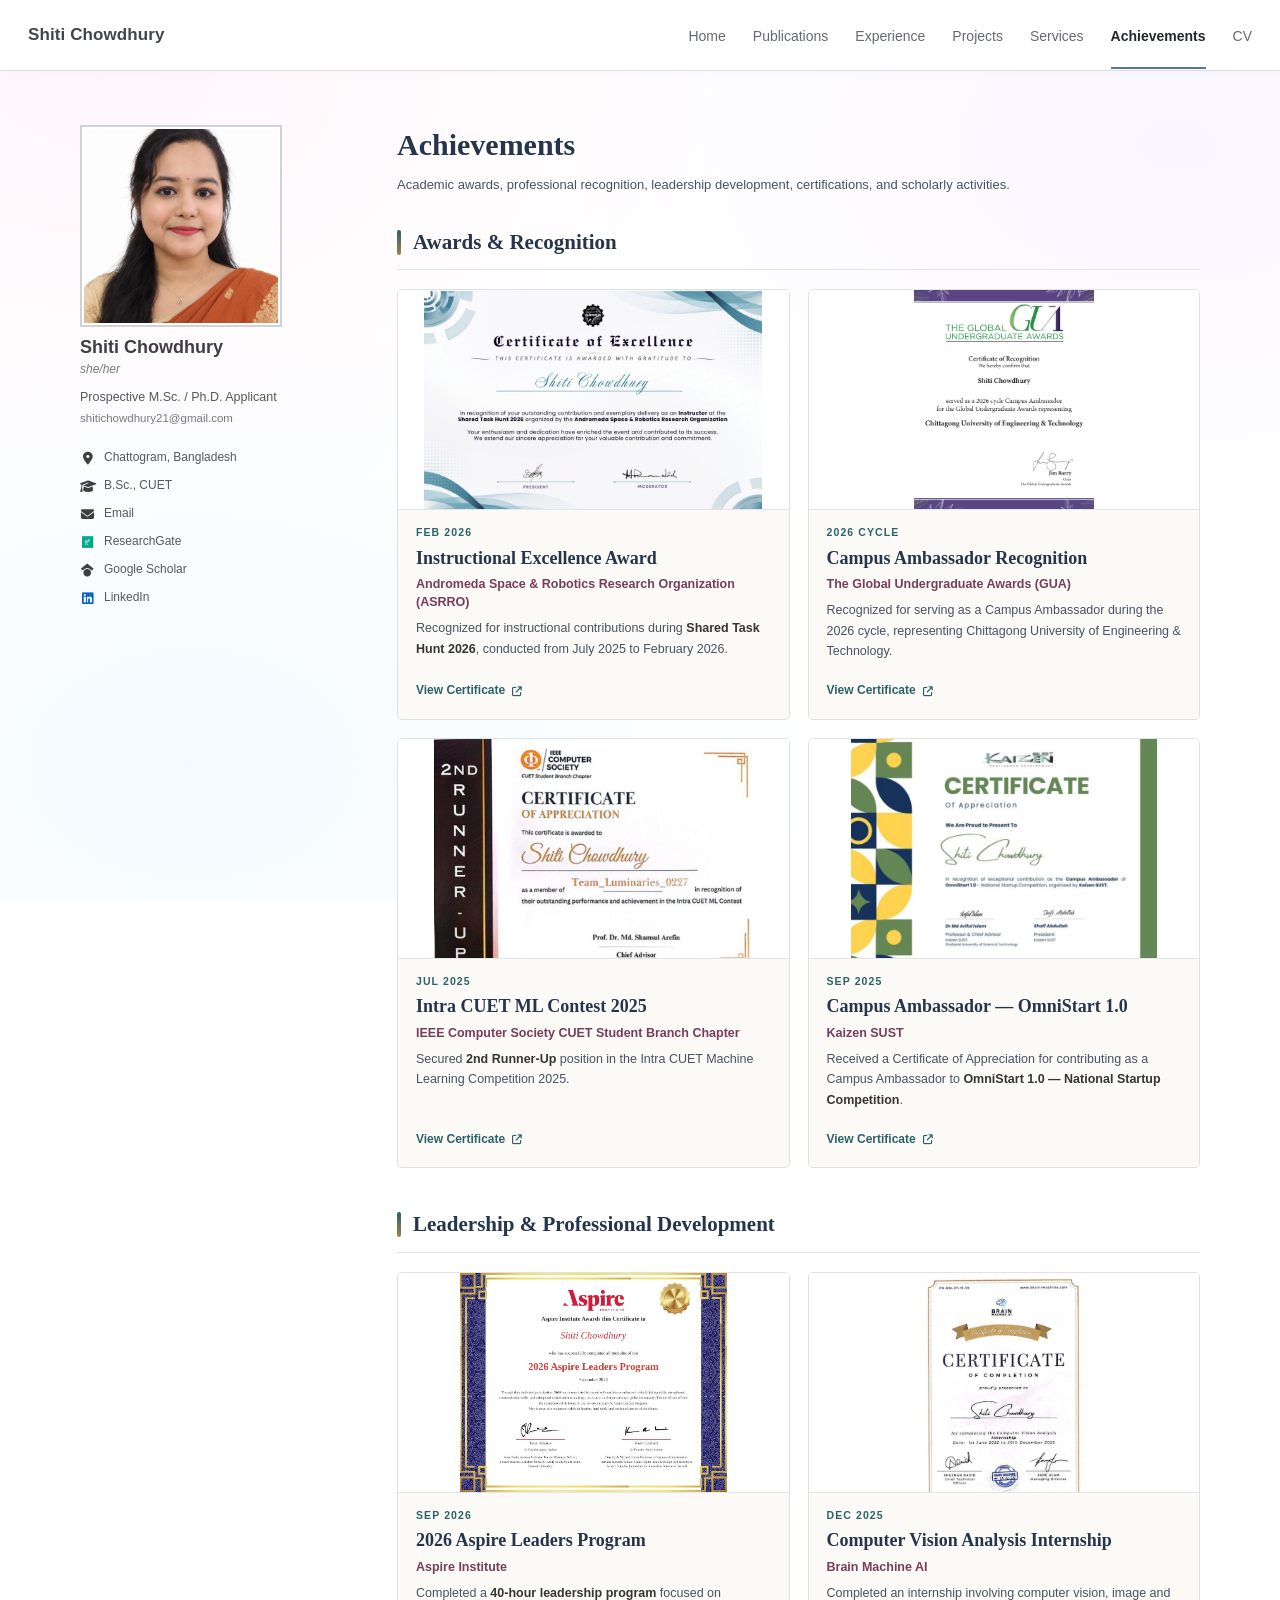
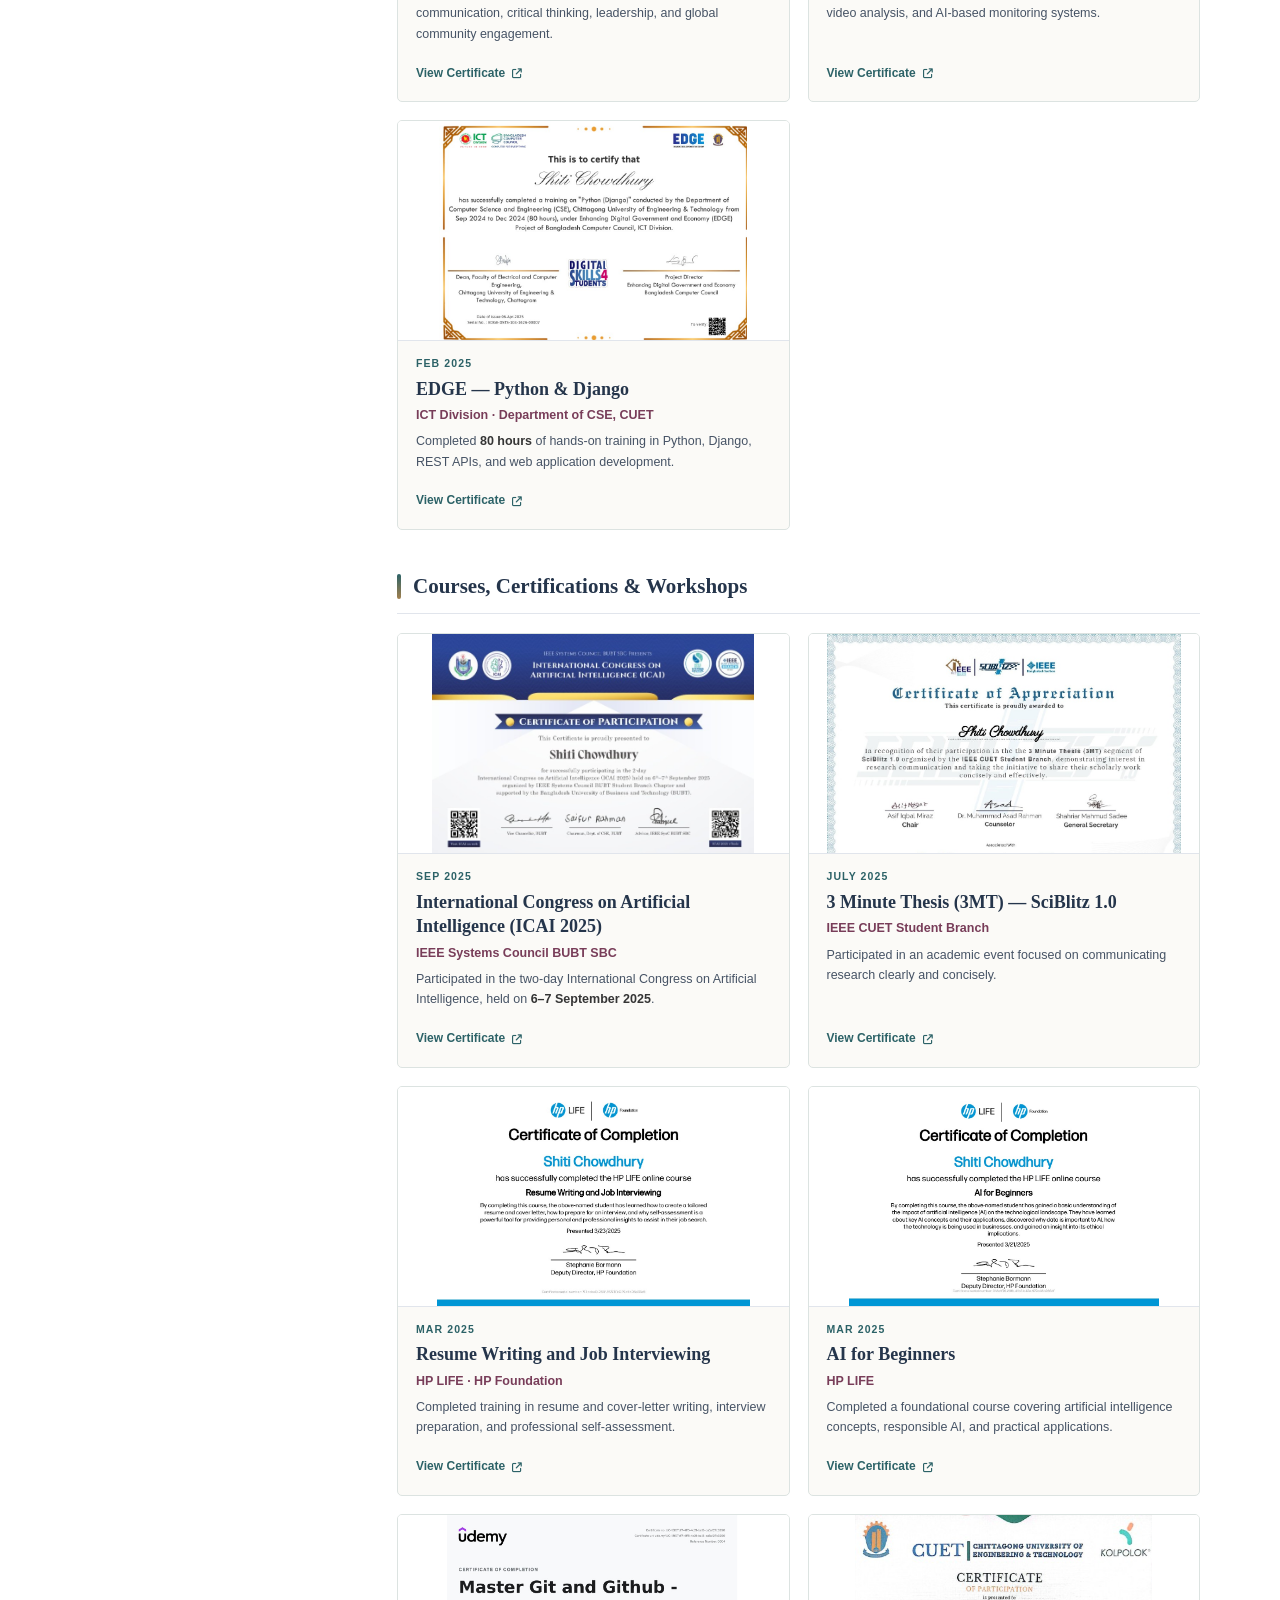
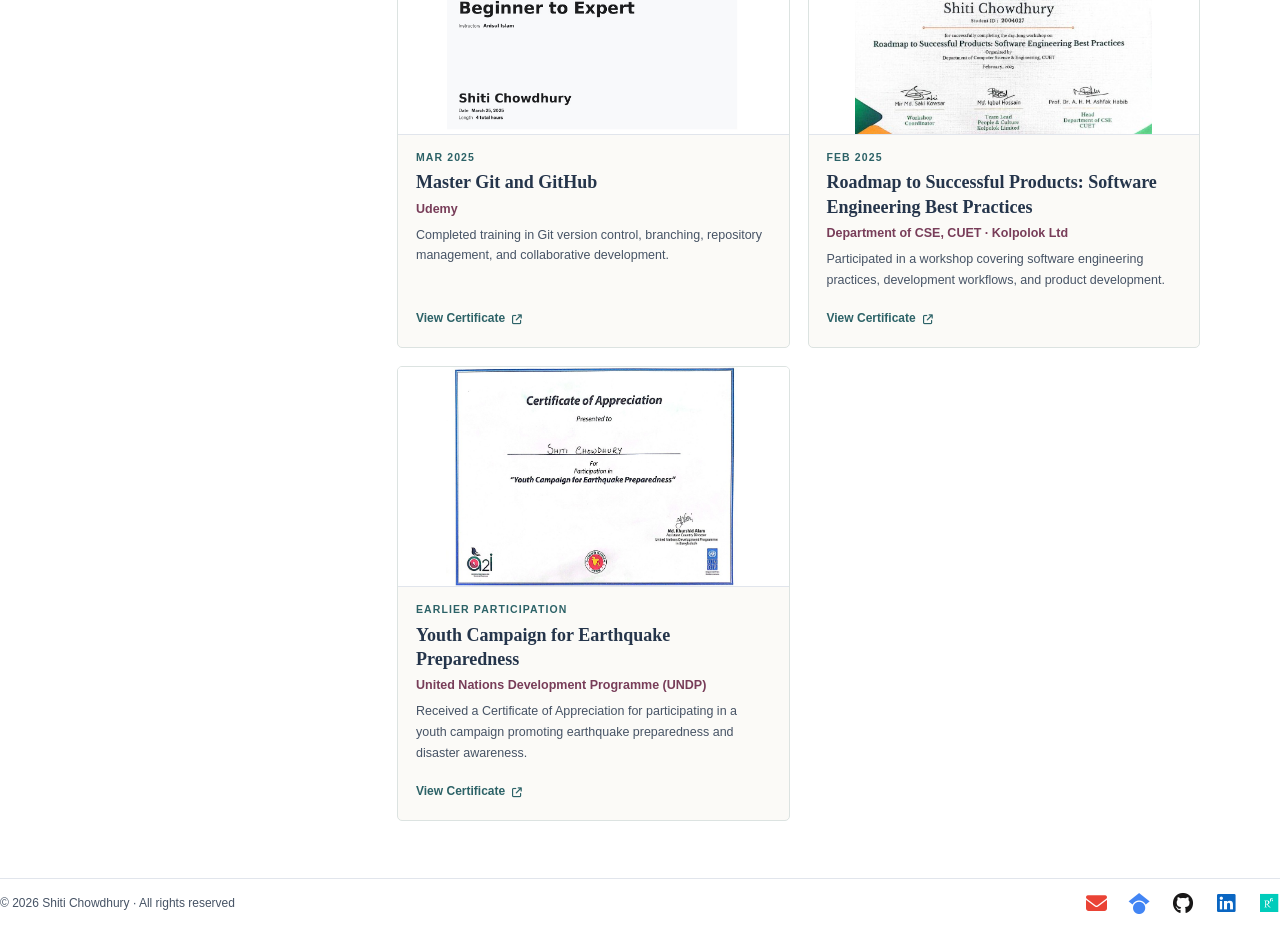
==== commit 052b811e: "Update awards.html" ====
--- a/awards.html
+++ b/awards.html
@@ -775,7 +775,7 @@
             <article class="achievement-card">
               <div class="achievement-image-box">
                 <img
-                  src="assets/images/cv_internship.jpg"
+                  src="assets/images/CV_internship.jpg"
                   alt="Computer Vision Internship Certificate"
                   class="achievement-image"
                   onerror="this.parentElement.classList.add('image-missing')"
